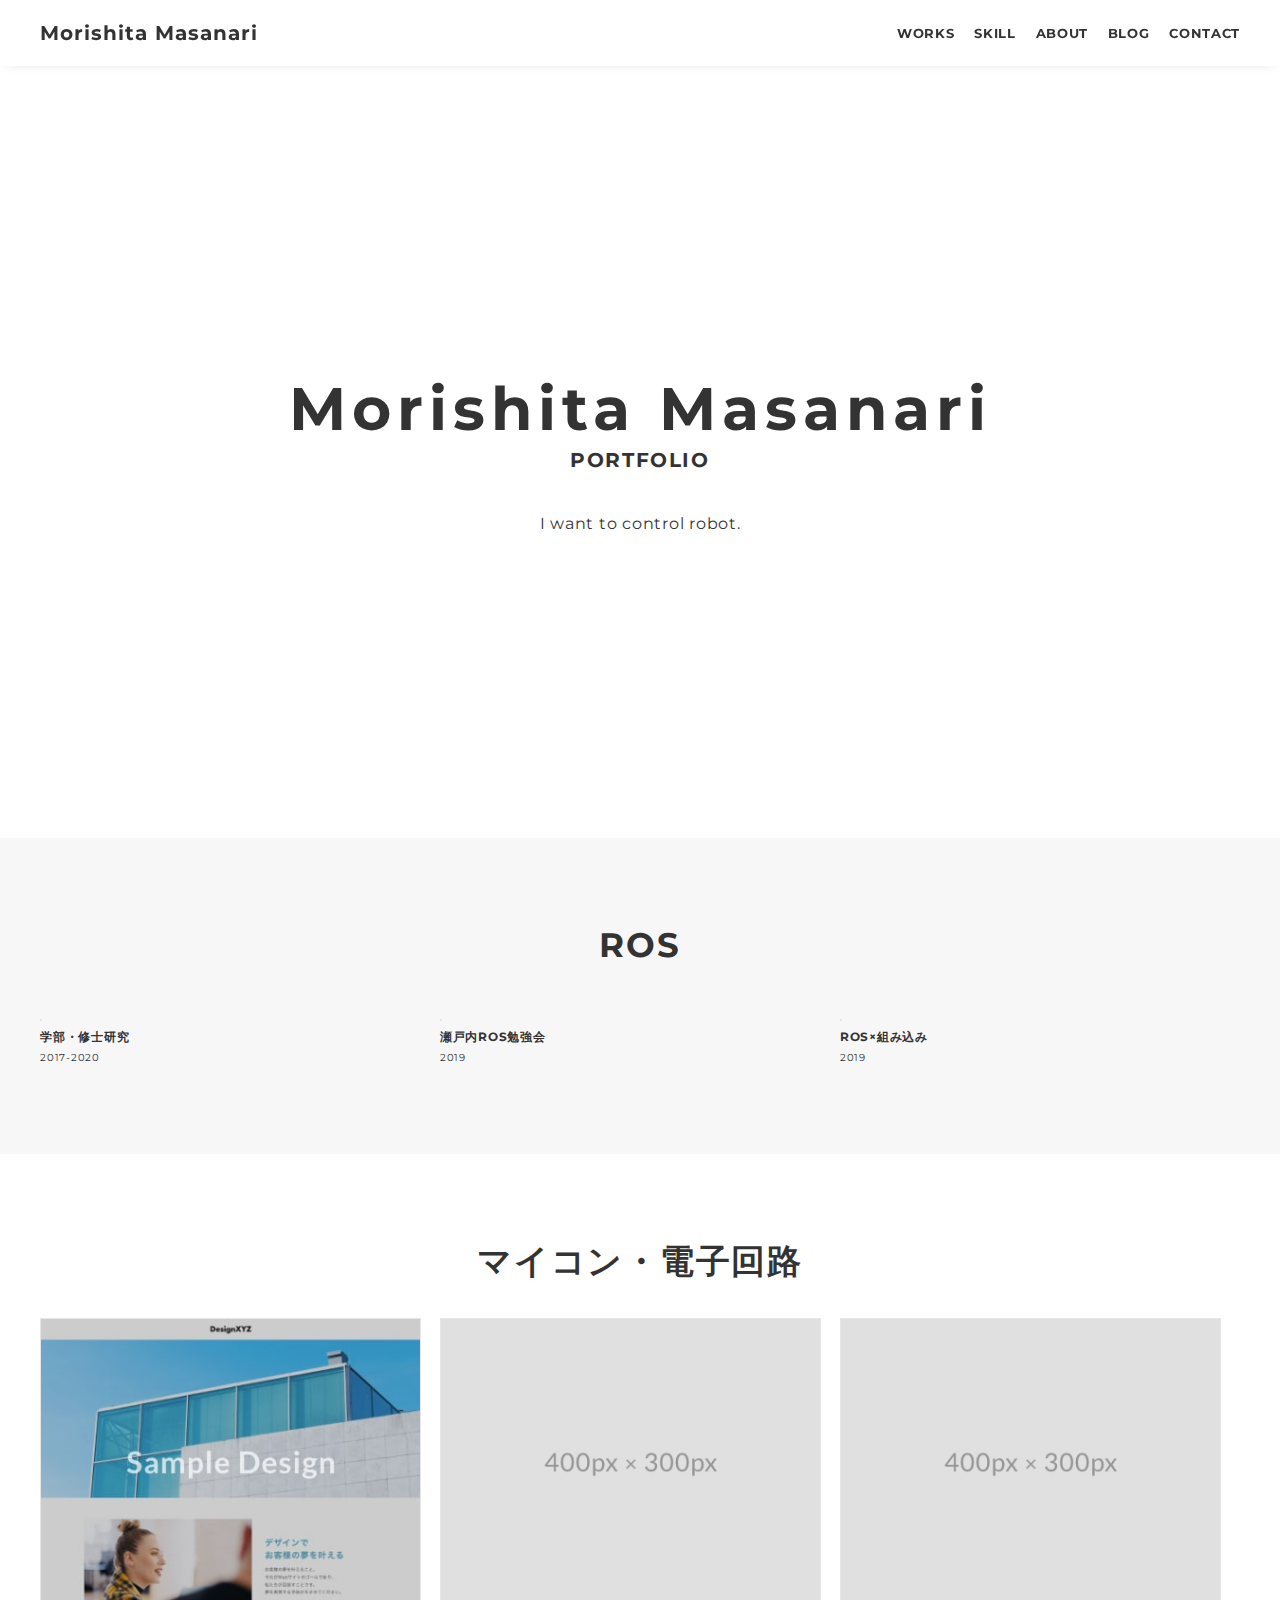
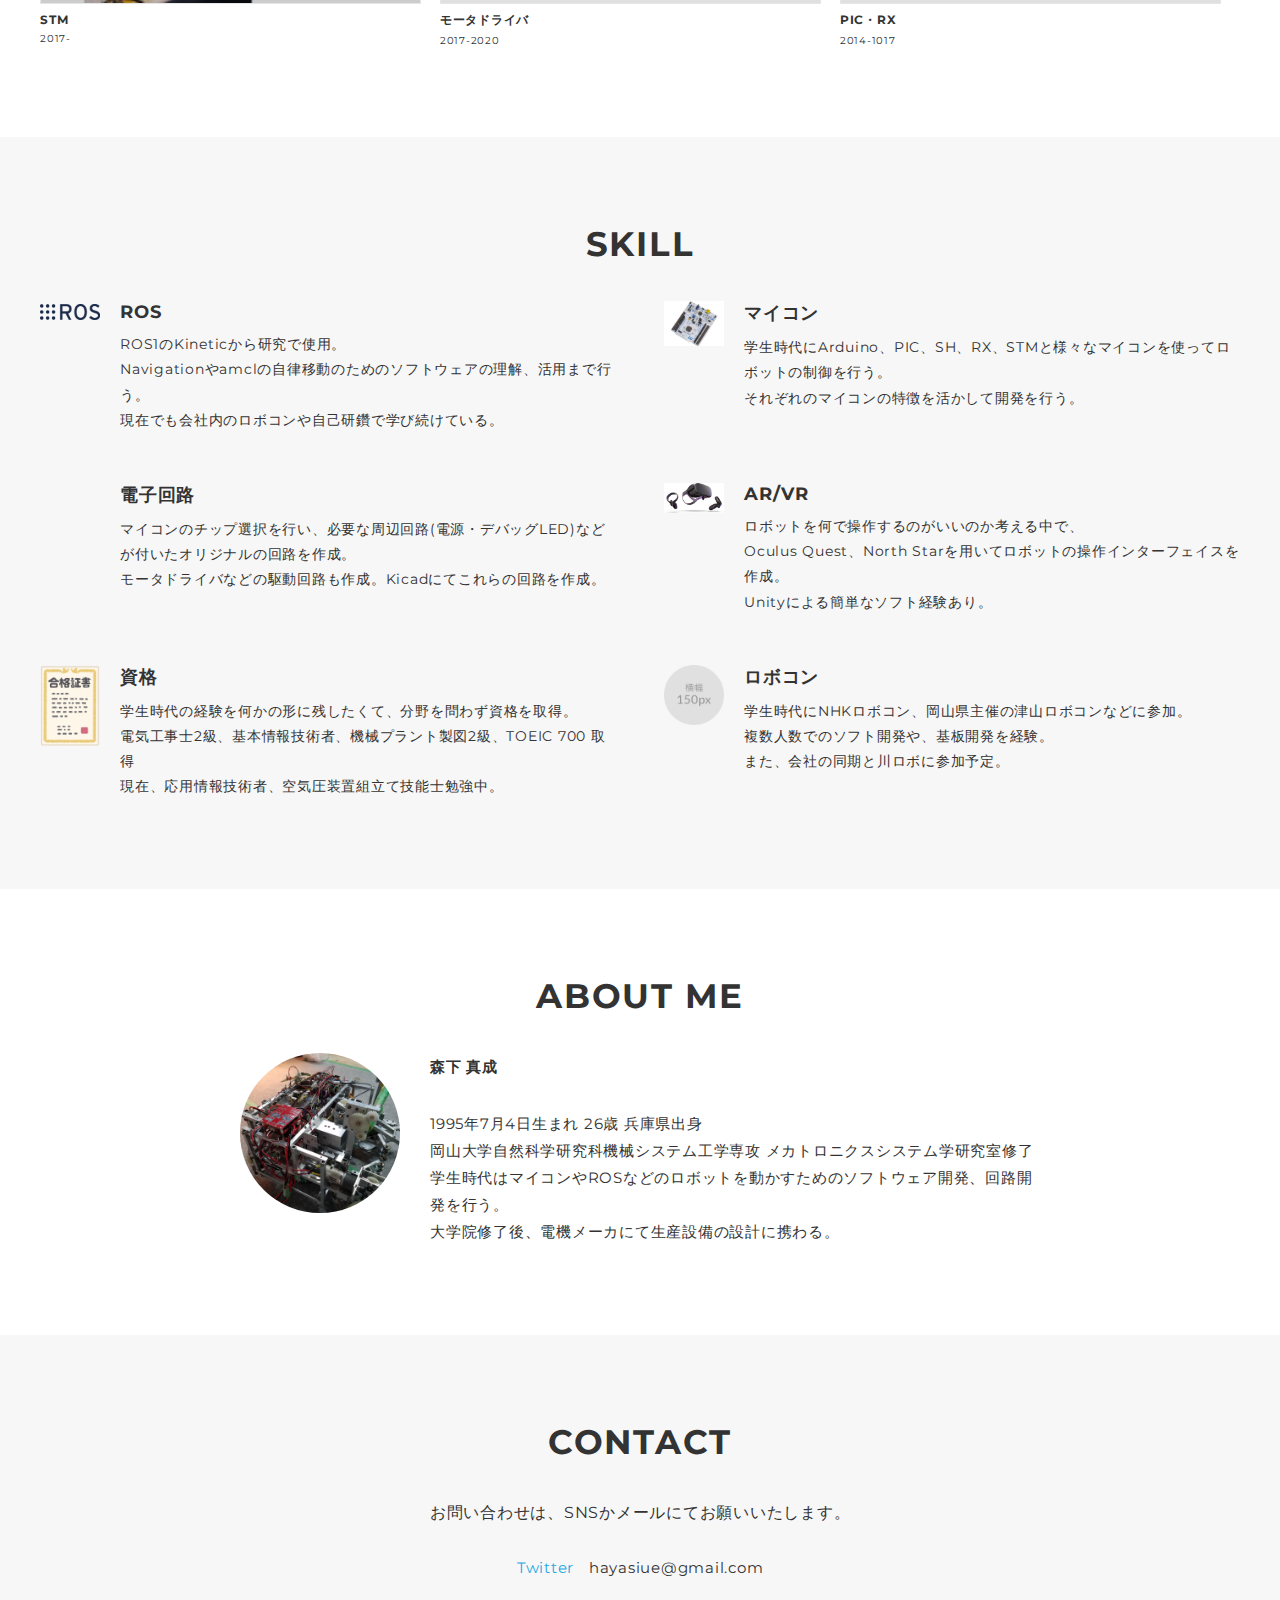
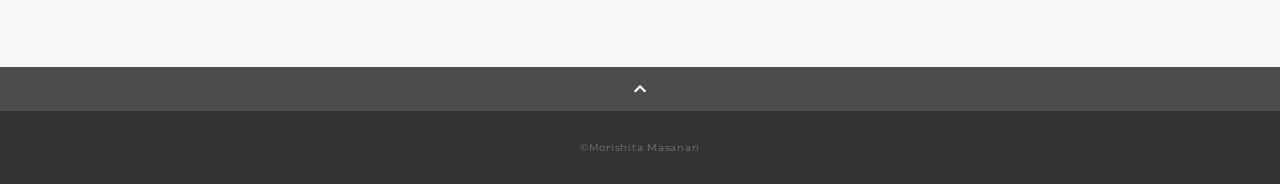
==== index.html @ faf4622d "ROSのポートフォリオ終了" ====
<!DOCTYPE html>
<html>
<head>
  <meta charset="utf-8">
  <meta name="viewport" content="width=device-width,initial-scale=1">
  <meta property='og:type' content='website'>
  <meta property='og:title' content='Morishita Masanari ポートフォリオ'>
  <meta property='og:url' content='URLが入る'>
  <meta property='og:description' content='Morishita Masanariのポートフォリオサイトです。'>
  <meta property="og:image" content="img/ogp.png">
  <meta name="description" content="Morishita Masanariのポートフォリオサイトです" />
  <title>Morishita Masanari ポートフォリオ</title>
  <link rel="preconnect" href="https://fonts.gstatic.com">
  <link href="https://fonts.googleapis.com/css2?family=Montserrat:wght@400;700&display=swap" rel="stylesheet">
  <link href="https://fonts.googleapis.com/css?family=Material+Icons+Outlined" rel="stylesheet">
  <link href="css/ress.css" media="all" rel="stylesheet" type="text/css" />
  <link href="css/style.css" media="all" rel="stylesheet" type="text/css" />
  <link rel="shortcut icon" href="img/kiban.jpg" />
  <link rel=”canonical” href=”URLが入る” />
</head>

<body>
  <div class="wrapper">

    <!-- header -->
    <header class="header ">
      <div class="container">
        <h1 class="header-logo">
          <a href=".">Morishita Masanari</a>
        </h1>
        <nav class="gnav">
          <ul class="gnav-list">
            <li class="gnav-item"><a href="#works">WORKS</a></li>
            <li class="gnav-item"><a href="#skill">SKILL</a></li>
            <li class="gnav-item"><a href="#about">ABOUT</a></li>
            <li class="gnav-item"><a href="https://mozyanari.hatenablog.com/">BLOG</a></li>
            <li class="gnav-item"><a href="#contact">CONTACT</a></li>
          </ul>
        </nav>
      </div>
    </header>
    <!-- /header -->

    <main class="content">

      <!-- mv -->
      <div class="mv">
        <div class="mv-container">
          <p class="mv-title">Morishita Masanari</p>
          <p class="mv-subtitle">PORTFOLIO</p>
          <p class="mv-text">
            <!-- ユーザーとお客様が心から満足できる<br class="sp-only">サイトをお作りいたします。<br>
            デザインとコーディングは<br class="sp-only">おまかせください。<br> -->
            I want to control robot.
          </p>
        </div>
      </div>
      <!-- /mv -->

      <!-- ROS -->
      <section class="ROS section" id="ROS">
        <div class="container">
          <h2 class="title">ROS</h2>
          <div class="works-list">
            <a class="works-item" href="ROS/ROS_kennkyuu.html">
              <div class="works-img"><img src="img/ros/kennkyuu.jpg" alt="" /></div>
              <p class="works-name">学部・修士研究</p>
              <p class="works-info">2017-2020</p>
            </a>
            <a class="works-item" href="ROS/ROS_setouchi.html">
              <div class="works-img"><img src="img/ros/setouchi.png" alt="" /></div>
              <p class="works-name">瀬戸内ROS勉強会</p>
              <p class="works-info">2019</p>
            </a>
            <a class="works-item" href="ROS/ROS_pigpio.html">
              <div class="works-img"><img src="img/ros/ros_kumikomi.jpg" alt="" /></div>
              <p class="works-name">ROS×組み込み</p>
              <p class="works-info">2019</p>
            </a>

            <!-- <a class="works-item" href="works-template.html">
              <div class="works-img"><img src="img/works-dummy-thumb.jpg" alt="" /></div>
              <p class="works-name">作品名が入る</p>
              <p class="works-info">Design</p>
            </a>
            <a class="works-item" href="works-template.html">
              <div class="works-img"><img src="img/works-dummy-thumb.jpg" alt="" /></div>
              <p class="works-name">作品名が入る</p>
              <p class="works-info">Banner Design</p>
            </a>
            <a class="works-item" href="works-template.html">
              <div class="works-img"><img src="img/works-dummy-thumb.jpg" alt="" /></div>
              <p class="works-name">作品名が入る</p>
              <p class="works-info">Banner Design</p> -->
            </a>
          </div>
        </div>
      </section>
      <!-- /works -->

      <!-- マイコン・電子回路 -->
      <section class="maikonn section" id="maikonn">
        <div class="container">
          <h2 class="title">マイコン・電子回路</h2>
          <div class="works-list">
            <a class="works-item" href="works-template.html">
              <div class="works-img"><img src="img/works-sample-thumb.jpg" alt="" /></div>
              <p class="works-name">STM</p>
              <p class="works-info">2017-</p>
            </a>
            <a class="works-item" href="works-template.html">
              <div class="works-img"><img src="img/works-dummy-thumb.jpg" alt="" /></div>
              <p class="works-name">モータドライバ</p>
              <p class="works-info">2017-2020</p>
            </a>
            <a class="works-item" href="works-template.html">
              <div class="works-img"><img src="img/works-dummy-thumb.jpg" alt="" /></div>
              <p class="works-name">PIC・RX</p>
              <p class="works-info">2014-1017</p>
            </a>
          </div>
        </div>
      </section>
      <!-- /works -->

      <!-- skill -->
      <section class="skill section" id="skill">
        <div class="container">
          <h2 class="title">SKILL</h2>
          <div class="skill-list">

            <div class="skill-item">
              <p class="skill-img"><img src="img/ROS.png" alt=""></p>
              <div class="skill-body">
                <h3 class="skill-name">ROS</h3>
                <p class="skill-text">
                  ROS1のKineticから研究で使用。<br>
                  Navigationやamclの自律移動のためのソフトウェアの理解、活用まで行う。<br>
                  現在でも会社内のロボコンや自己研鑽で学び続けている。
                </p>
              </div>
            </div>
            <div class="skill-item">
              <p class="skill-img"><img src="img/STM.jpg" alt=""></p>
              <div class="skill-body">
                <h3 class="skill-name">マイコン</h3>
                <p class="skill-text">
                  学生時代にArduino、PIC、SH、RX、STMと様々なマイコンを使ってロボットの制御を行う。<br>
                  それぞれのマイコンの特徴を活かして開発を行う。
                </p>
              </div>
            </div>
            <div class="skill-item">
              <p class="skill-img"><img src="img/kiban.jpg" alt=""></p>
              <div class="skill-body">
                <h3 class="skill-name">電子回路</h3>
                <p class="skill-text">
                  マイコンのチップ選択を行い、必要な周辺回路(電源・デバッグLED)などが付いたオリジナルの回路を作成。<br>
                  モータドライバなどの駆動回路も作成。Kicadにてこれらの回路を作成。
                </p>
              </div>
            </div>
            <div class="skill-item">
              <p class="skill-img"><img src="img/vr.jpg" alt=""></p>
              <div class="skill-body">
                <h3 class="skill-name">AR/VR</h3>
                <p class="skill-text">
                    ロボットを何で操作するのがいいのか考える中で、<br>
                    Oculus Quest、North Starを用いてロボットの操作インターフェイスを作成。<br>
                    Unityによる簡単なソフト経験あり。
                </p>
              </div>
            </div>
            <div class="skill-item">
              <p class="skill-img"><img src="img/sikaku.png" alt=""></p>
              <div class="skill-body">
                <h3 class="skill-name">資格</h3>
                <p class="skill-text">
                    学生時代の経験を何かの形に残したくて、分野を問わず資格を取得。<br>
                    電気工事士2級、基本情報技術者、機械プラント製図2級、TOEIC 700 取得<br>
                    現在、応用情報技術者、空気圧装置組立て技能士勉強中。
                </p>
              </div>
            </div>
            <div class="skill-item">
              <p class="skill-img"><img src="img/icon_skill.png" alt=""></p>
              <div class="skill-body">
                <h3 class="skill-name">ロボコン</h3>
                <p class="skill-text">
                  学生時代にNHKロボコン、岡山県主催の津山ロボコンなどに参加。<br>
                  複数人数でのソフト開発や、基板開発を経験。<br>
                  また、会社の同期と川ロボに参加予定。
                </p>
              </div>
            </div>
          </div>
        </div>
      </section>
      <!-- /skill -->

      <!-- about -->
      <section class="about section" id="about">
        <div class="container">
          <h2 class="title">ABOUT ME</h2>
          <div class="profile">
            <p class="profile-img">
              <img src="img/robot.jpg" alt="" width="300" height="300">
            </p>
            <div class="profile-body">
              <p>
                <b>森下 真成</b>
              </p>
              <p>
                1995年7月4日生まれ 26歳 兵庫県出身 <br>
                岡山大学自然科学研究科機械システム工学専攻 メカトロニクスシステム学研究室修了<br>
                学生時代はマイコンやROSなどのロボットを動かすためのソフトウェア開発、回路開発を行う。<br>
                大学院修了後、電機メーカにて生産設備の設計に携わる。
              </p>
            </div>
          </div>
        </div>
      </section>
      <!-- /about -->

      <!-- contact -->
      <section class="contact section" id="contact">
        <div class="container">
          <h2 class="title">CONTACT</h2>
          <p class="lead">
            お問い合わせは、<br class="sp-only">SNSかメールにてお願いいたします。
          </p>
          <div class="contact-list">
            <a class="contact-item" href="https://twitter.com/mozyanari_tech" target="_blank" rel="noopener">Twitter</a>
            <span class="contact-item">hayasiue@gmail.com</span>
          </div>
        </div>
      </section>
      <!-- /contact -->
      <div class="page-top" id="js-page-top">
        <span class="material-icons-outlined">expand_less</span>
      </div>
    </main>

    <!-- footer -->
    <footer class="footer">
      <div class="copyright">&copy;Morishita Masanari</div>
    </footer>
    <!-- /footer -->

  </div>
  <script src="https://ajax.googleapis.com/ajax/libs/jquery/3.6.0/jquery.min.js"></script>
  <script type='text/javascript' src="js/script.js"></script>
</body>
</html>
---- css/ress.css ----
/*!
 * ress.css • v3.0.1
 * MIT License
 * github.com/filipelinhares/ress
 */

/* # =================================================================
   # Global selectors
   # ================================================================= */

html {
  box-sizing: border-box;
  word-break: normal;
  -moz-tab-size: 4;
  tab-size: 4;

  -webkit-text-size-adjust: 100%; /* Prevent adjustments of font size after orientation changes in iOS */
}

*,
::before,
::after {
  box-sizing: inherit;
  background-repeat: no-repeat; /* Set `background-repeat: no-repeat` to all elements and pseudo elements */
}

::before,
::after {
  vertical-align: inherit;
  text-decoration: inherit; /* Inherit text-decoration and vertical align to ::before and ::after pseudo elements */
}

* {
  margin: 0;
  padding: 0; /* Reset `padding` and `margin` of all elements */
}

/* # =================================================================
   # General elements
   # ================================================================= */

hr {
  overflow: visible; /* Show the overflow in Edge and IE */
  height: 0; /* Add the correct box sizing in Firefox */
}

details,
main {
  display: block; /* Render the `main` element consistently in IE. */
}

summary {
  display: list-item; /* Add the correct display in all browsers */
}

small {
  font-size: 80%; /* Set font-size to 80% in `small` elements */
}

[hidden] {
  display: none; /* Add the correct display in IE */
}

abbr[title] {
  /* Add the correct text decoration in Chrome, Edge, IE, Opera, and Safari */
  text-decoration: underline;
  text-decoration: underline dotted;
  border-bottom: none; /* Remove the bottom border in Chrome 57 */
}

a {
  background-color: transparent; /* Remove the gray background on active links in IE 10 */
}

a:active,
a:hover {
  outline-width: 0; /* Remove the outline when hovering in all browsers */
}

code,
kbd,
pre,
samp {
  font-family: monospace, monospace; /* Specify the font family of code elements */
}

pre {
  font-size: 1em; /* Correct the odd `em` font sizing in all browsers */
}

b,
strong {
  font-weight: bolder; /* Add the correct font weight in Chrome, Edge, and Safari */
}

/* https://gist.github.com/unruthless/413930 */
sub,
sup {
  position: relative;
  font-size: 75%;
  line-height: 0;
  vertical-align: baseline;
}

sub {
  bottom: -.25em;
}

sup {
  top: -.5em;
}

/* # =================================================================
   # Forms
   # ================================================================= */

input {
  border-radius: 0;
}

/* Replace pointer cursor in disabled elements */
[disabled] {
  cursor: default;
}

[type="number"]::-webkit-container-spin-button,
[type="number"]::-webkit-outer-spin-button {
  height: auto; /* Correct the cursor style of increment and decrement buttons in Chrome */
}

[type="search"] {
  outline-offset: -2px; /* Correct the outline style in Safari */

  -webkit-appearance: textfield; /* Correct the odd appearance in Chrome and Safari */
}

[type="search"]::-webkit-search-decoration {
  -webkit-appearance: none; /* Remove the container padding in Chrome and Safari on macOS */
}

textarea {
  overflow: auto; /* Internet Explorer 11+ */
  resize: vertical; /* Specify textarea resizability */
}

button,
input,
optgroup,
select,
textarea {
  font: inherit; /* Specify font inheritance of form elements */
}

optgroup {
  font-weight: bold; /* Restore the font weight unset by the previous rule */
}

button {
  overflow: visible; /* Address `overflow` set to `hidden` in IE 8/9/10/11 */
}

button,
select {
  text-transform: none; /* Firefox 40+, Internet Explorer 11- */
}

/* Apply cursor pointer to button elements */
button,
[type="button"],
[type="reset"],
[type="submit"],
[role="button"] {
  cursor: pointer;
  color: inherit;
}

/* Remove container padding and border in Firefox 4+ */
button::-moz-focus-container,
[type="button"]::-moz-focus-container,
[type="reset"]::-moz-focus-container,
[type="submit"]::-moz-focus-container {
  padding: 0;
  border-style: none;
}

/* Replace focus style removed in the border reset above */
button:-moz-focusring,
[type="button"]::-moz-focus-container,
[type="reset"]::-moz-focus-container,
[type="submit"]::-moz-focus-container {
  outline: 1px dotted ButtonText;
}

button,
html [type="button"],
/* Prevent a WebKit bug where (2) destroys native `audio` and `video`controls in Android 4 */
[type="reset"],
[type="submit"] {
  -webkit-appearance: button; /* Correct the inability to style clickable types in iOS */
}

/* Remove the default button styling in all browsers */
button,
input,
select,
textarea {
  border-style: none;
  background-color: transparent;
}

/* Style select like a standard input */
select {
  -webkit-appearance: none; /* Chrome 41+ */
  -moz-appearance: none; /* Firefox 36+ */
}

select::-ms-expand {
  display: none; /* Internet Explorer 11+ */
}

select::-ms-value {
  color: currentColor; /* Internet Explorer 11+ */
}

legend {
  display: table; /* Correct the text wrapping in Edge and IE */
  max-width: 100%; /* Correct the text wrapping in Edge and IE */
  max-width: 100%; /* Correct the text wrapping in Edge 18- and IE */
  white-space: normal; /* Correct the text wrapping in Edge and IE */
  color: inherit; /* Correct the color inheritance from `fieldset` elements in IE */
  border: 0; /* Correct `color` not being inherited in IE 8/9/10/11 */
}

::-webkit-file-upload-button {
  font: inherit; /* Change font properties to `inherit` in Chrome and Safari */
  color: inherit;
  /* Correct the inability to style clickable types in iOS and Safari */

  -webkit-appearance: button;
}

/* # =================================================================
   # Specify media element style
   # ================================================================= */

img {
  border-style: none; /* Remove border when inside `a` element in IE 8/9/10 */
}

/* Add the correct vertical alignment in Chrome, Firefox, and Opera */
progress {
  vertical-align: baseline;
}

/* # =================================================================
   # Accessibility
   # ================================================================= */

/* Hide content from screens but not screenreaders */
@media screen {
  [hidden~="screen"] {
    display: inherit;
  }
  [hidden~="screen"]:not(:active):not(:focus):not(:target) {
    position: absolute !important;
    clip: rect(0 0 0 0) !important;
  }
}

/* Specify the progress cursor of updating elements */
[aria-busy="true"] {
  cursor: progress;
}

/* Specify the pointer cursor of trigger elements */
[aria-controls] {
  cursor: pointer;
}

/* Specify the unstyled cursor of disabled, not-editable, or otherwise inoperable elements */
[aria-disabled] {
  cursor: default;
}
---- css/style.css ----
body {
  font-family: "Montserrat","Helvetica Neue",Arial,"Hiragino Kaku Gothic ProN","Hiragino Sans",Meiryo,sans-serif;
  font-size: 15px;
  letter-spacing: .05em;
  color: #333;
}

a {
  transition: opacity .3s;
  text-decoration: none;
  color: #1ca9e3;
}

img {
  max-width: 100%;
  height: auto;
  vertical-align: bottom;
  border-style: none;
}



.pc-only {
  display: block;
}

.sp-only {
  display: none;
}

/*--------------------------------
 レイアウト
---------------------------------*/
.wrapper {
  padding-top: 73px;
}

.section {
  padding: 90px 0;
}

.section:nth-of-type(odd) {
  background-color: #f7f7f7;
}

.container {
  max-width: 1340px;
  margin: 0 auto;
  padding: 0 40px;
}

/*--------------------------------
 見出し
---------------------------------*/
.title {
  font-size: 34px;
  font-weight: bold;
  line-height: 1;
  margin-bottom: 40px;
  text-align: center;
  letter-spacing: .05em;
  color: #333;
}

.lead {
  font-size: 16px;
  line-height: 1.8;
  margin-bottom: 30px;
}

/*--------------------------------
ヘッダー
---------------------------------*/
.header {
  position: fixed;
  top: 0;
  z-index: 1;
  width: 100%;
  background-color: #fff;
  box-shadow: 0 5px 10px -6px rgba(0,0,0,.1);
}

.header .container {
  display: flex;
  align-items: center;
  justify-content: space-between;
  padding: 20px 40px;
}

.header-logo {
  font-size: 20px;
  font-weight: bold;
  line-height: 1.2;
  margin-right: 20px;
  letter-spacing: .05em;
}

.header-logo a {
  color: #333;
}

.gnav-list {
  display: flex;
  justify-content: space-between;
  list-style: none;
}

.gnav-item:not(:last-child) {
  margin-right: 20px;
}

.gnav-item a {
  position: relative;
  font-size: 13px;
  font-weight: bold;
  display: inline-block;
  padding: 5px 0;
  transition: .3s;
  letter-spacing: .05em;
  color: #333;
}
.gnav-item a:after {
  position: absolute;
  bottom: 0;
  left: 50%;
  width: 0;
  height: 3px;
  content: "";
  transition: .3s;
  -webkit-transform: translateX(-50%);
  transform: translateX(-50%);
  background-color: #333;
}

.gnav-item a:hover:after {
  width: 100%;
}

/*--------------------------------
 メインビジュアル
---------------------------------*/
.mv {
  display: flex;
  align-items: center;
  justify-content: center;
  height: 85vh;
  text-align: center;
}

.mv-container {
  padding: 0 40px;
}

.mv-title {
  font-size: 60px;
  font-weight: bold;
  line-height: 1.2;
  margin-bottom: 5px;
  letter-spacing: .1em;
}
.mv-subtitle {
  font-size: 20px;
  font-weight: bold;
  line-height: 1;
  margin-bottom: 40px;
  letter-spacing: .08em;
}

.mv-text {
  font-size: 16px;
  line-height: 1.8;
}

/*--------------------------------
 Works
---------------------------------*/
.works-list {
  display: flex;
  flex-wrap: wrap;
  margin-bottom: -40px;
}

.works-item {
  width: 31.74603%;
  margin-right: 1.58730%;
  margin-bottom: 40px;
  color: #333;
}

.works-item:hover {
  opacity: .9;
}

.works-item:nth-of-type(3n) {
  margin-right: 0;
}

.works-img img {
  border: 1px solid #e6e6e6;
}

.works-name {
  font-size: 12px;
  font-weight: bold;
  margin-top: 8px;
}

.works-info {
  font-size: 10px;
  margin-top: 5px;
}

/*--------------------------------
 Skill
---------------------------------*/
.skill-list {
  display: flex;
  flex-wrap: wrap;
  justify-content: space-between;
  margin-bottom: -50px;
}

.skill-item {
  display: flex;
  align-items: flex-start;
  justify-content: space-between;
  width: 48%;
  margin-bottom: 50px;
}

.skill-img {
  width: 60px;
  height: auto;
  margin-right: 20px;
}

.skill-body {
  flex: 1;
}

.skill-name {
  margin-bottom: 10px;
}

.skill-text {
  font-size: 14px;
  line-height: 1.8;
}

/*--------------------------------
 About
---------------------------------*/
.profile {
  display: flex;
  flex-wrap: wrap;
  max-width: 800px;
  margin: 0 auto;
}
.profile-img {
  width: 20%;
  margin-right: 30px;
  border-radius: 50%;
}
.profile-img img {
  border-radius: 50%;
}
.profile-body {
  flex: 1;
}

.profile-body p {
  font-size: 15px;
  line-height: 1.8;
}

.profile-body p:not(:last-child) {
  margin-bottom: 30px;
}

/*--------------------------------
 Contact
---------------------------------*/
.contact {
  text-align: center;
}

.contact-item:not(:last-child) {
  margin-right: 10px;
}

.contact-text {
  margin-top: 10px;
}
/*--------------------------------
 ページトップ
---------------------------------*/
.page-top {
  font-weight: bold;
  padding: 10px;
  cursor: pointer;
  text-align: center;
  background-color: #4c4c4c;
}

.page-top .material-icons-outlined {
  vertical-align: bottom;
  color: #fff;
}

/*--------------------------------
 フッター
---------------------------------*/
.footer {
  padding: 30px;
  background-color: #333;
}

.copyright {
  font-size: 10px;
  text-align: center;
  color: #797979;
}

/*--------------------------------
 下層：Worksページ
---------------------------------*/
.article {
  padding: 80px 0;
}

.article-container {
  max-width: 1040px;
  margin: 0 auto;
  padding: 0 20px;
}

.article-title {
  margin-bottom: 30px;
  text-align: center;
}

.article-body {
  max-width: 720px;
  margin: 0 auto;
  margin-bottom: 80px;
}

.article-body h3 {
  position: relative;
  font-size: 18px;
  margin-bottom: 5px;
  padding-left: 1em;
}

.article-body h3:not(:first-child) {
  margin-top: 50px;
}

.article-body h3::before {
  position: absolute;
  top: 0;
  left: 0;
  width: 4px;
  height: 100%;
  content: "";
  border-radius: 3px;
  background-color: #333;
}

.article-body p {
  font-size: 15px;
  line-height: 1.8;
  margin-bottom: 30px;
}

.home-link {
  text-align: center;
}

/*media Queries 767
----------------------------------------------------*/
@media screen and (max-width: 767px) {
  body {
    font-size: 14px;
  }

  .pc-only {
    display: none;
  }

  .sp-only {
    display: block;
  }

  /* 見出し */
  .title {
    font-size: 26px;
    margin-bottom: 20px;
  }

  .lead {
    font-size: 14px;
    line-height: 1.7;
    margin-bottom: 20px;
  }

  /* レイアウト */
  .wrapper {
    padding-top: 57px;
  }

  .section {
    padding: 60px 0;
  }

  .container {
    padding: 0 20px;
  }

  /* ヘッダー */
  .header .container {
    padding: 15px;
  }

  .header-logo {
    font-size: 15px;
    margin-right: 15px;
  }

  .gnav-item:not(:last-child) {
    margin-right: 10px;
  }

  .gnav-item a {
    font-size: 10px;
  }

  .gnav-item a:after {
    display: none;
  }

  /*  メインビジュアル */
  .mv {
    height: 75vh;
  }

  .mv-container {
    padding: 0 20px;
  }

  .mv-title {
    font-size: 30px;
  }
  .mv-subtitle {
    font-size: 16px;
    margin-bottom: 20px;
  }

  .mv-text {
    font-size: 14px;
    line-height: 1.7;
  }

  /* Works */
  .works-name {
    font-size: 12px;
  }

  .works-info {
    margin-top: 3px;
  }

  .works-list {
    justify-content: space-between;
  }

  .works-item {
    flex: 0 0 48%;
    margin-right: 0;
    margin-bottom: 30px;
  }

  /* Skill */
  .skill-list {
    display: block;
    margin-bottom: 0;
  }

  .skill-item {
    width: 100%;
    margin-bottom: 35px;
  }

  .skill-item:last-child {
    margin-bottom: 0;
  }

  .skill-name {
    margin-bottom: 5px;
  }

  .skill-text {
    font-size: 13px;
    line-height: 1.7;
  }

  /* About */
  .profile {
    display: block;
  }
  .profile-img {
    width: 150px;
    margin: 0 auto;
    margin-bottom: 25px;
  }

  .profile-body p {
    font-size: 14px;
    line-height: 1.7;
  }

  .profile-body p:not(:last-child) {
    margin-bottom: 20px;
  }

  /* フッター */
  .footer {
    padding: 20px;
  }

  /* 下層ページ */
  .article {
    padding: 50px 0;
  }

  .article-body h3 {
    font-size: 16px;
    padding-left: .8em;
  }

  .article-body h3:not(:first-child) {
    margin-top: 30px;
  }

  .article-body p {
    font-size: 14px;
    line-height: 1.7;
    margin-bottom: 20px;
  }
}
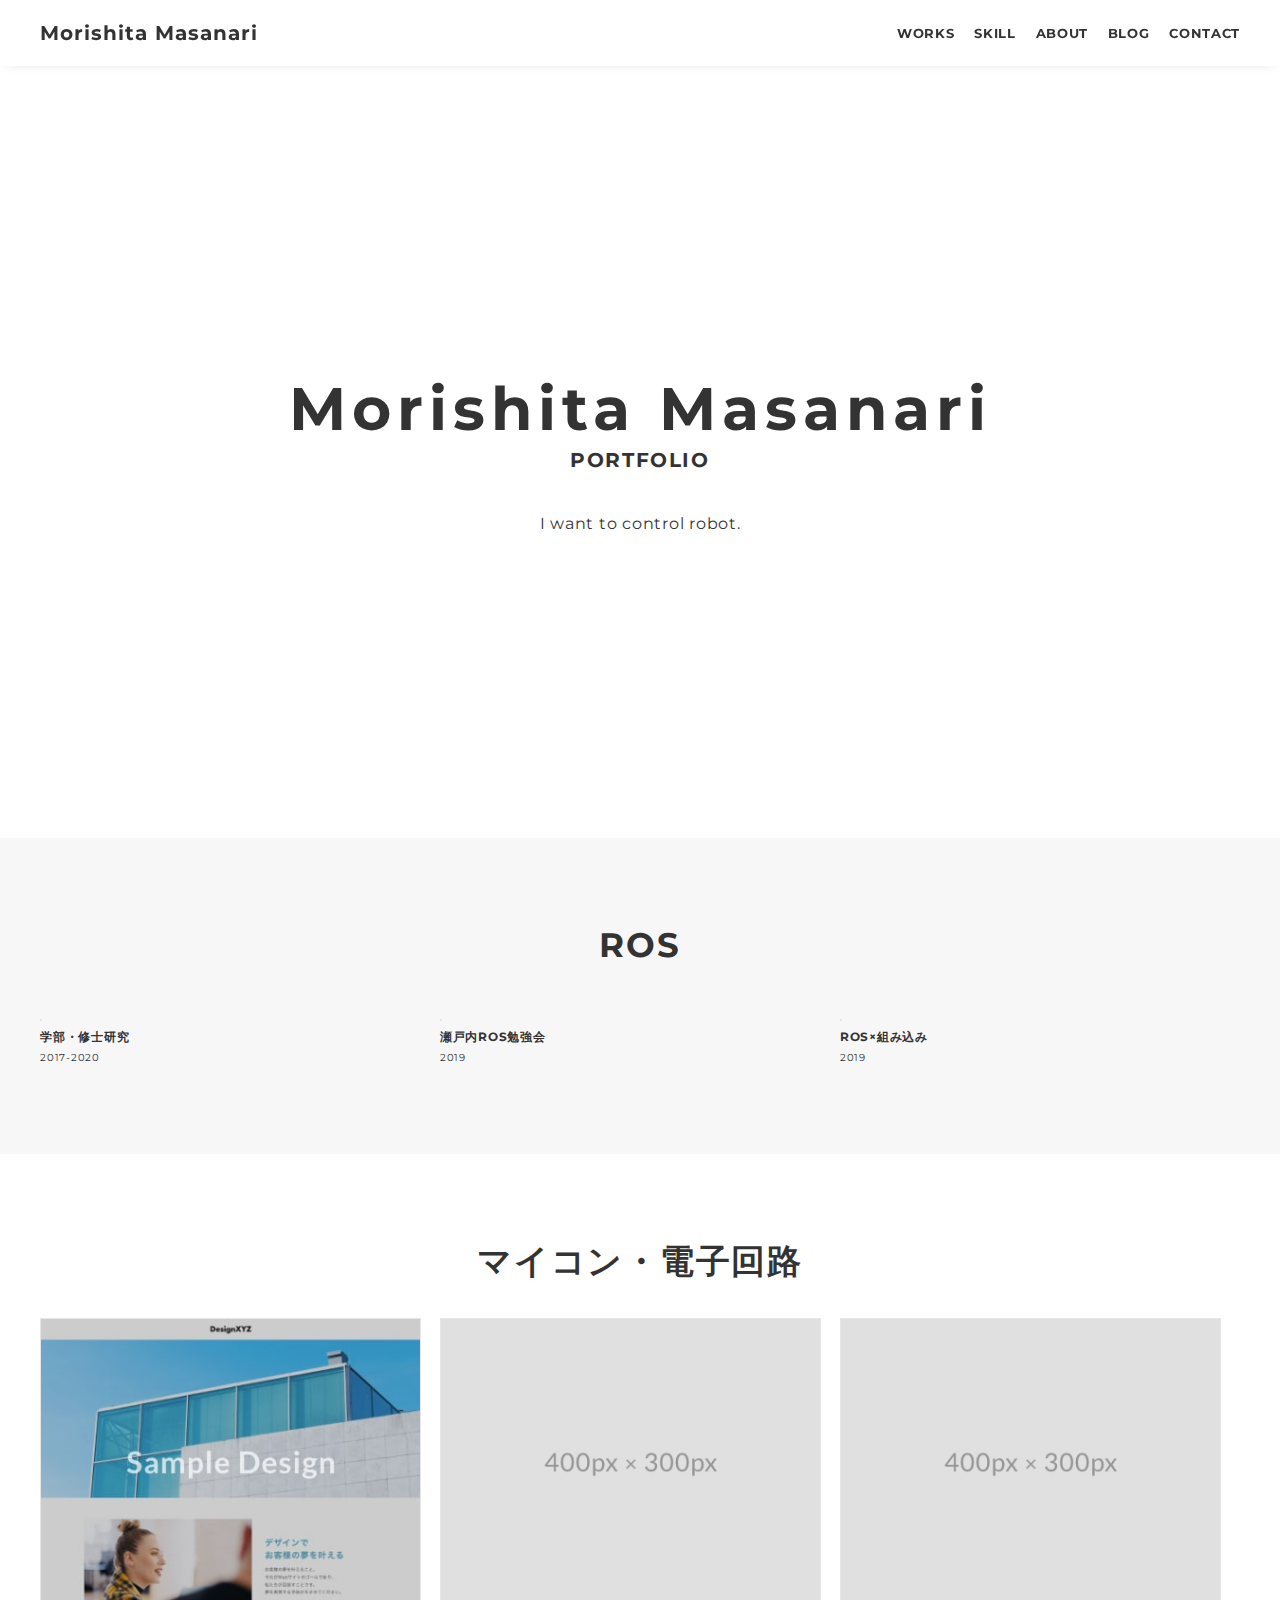
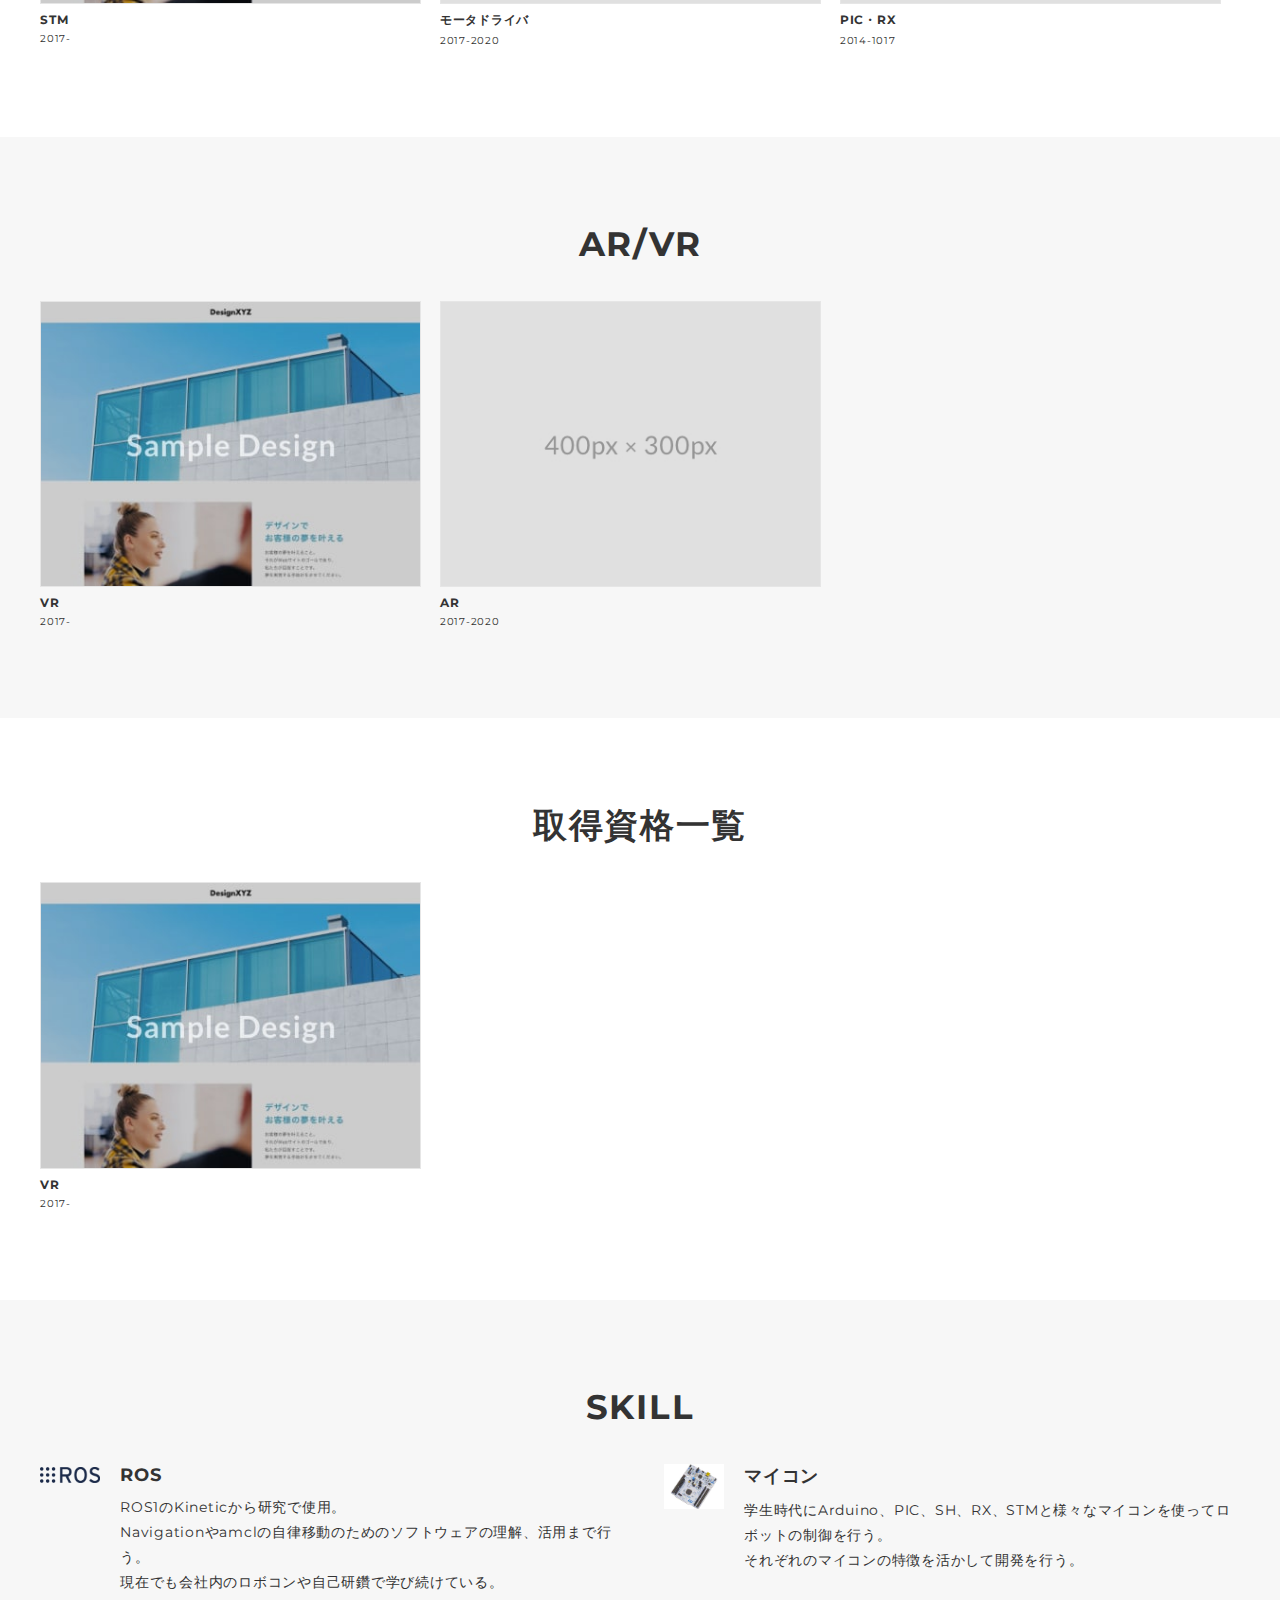
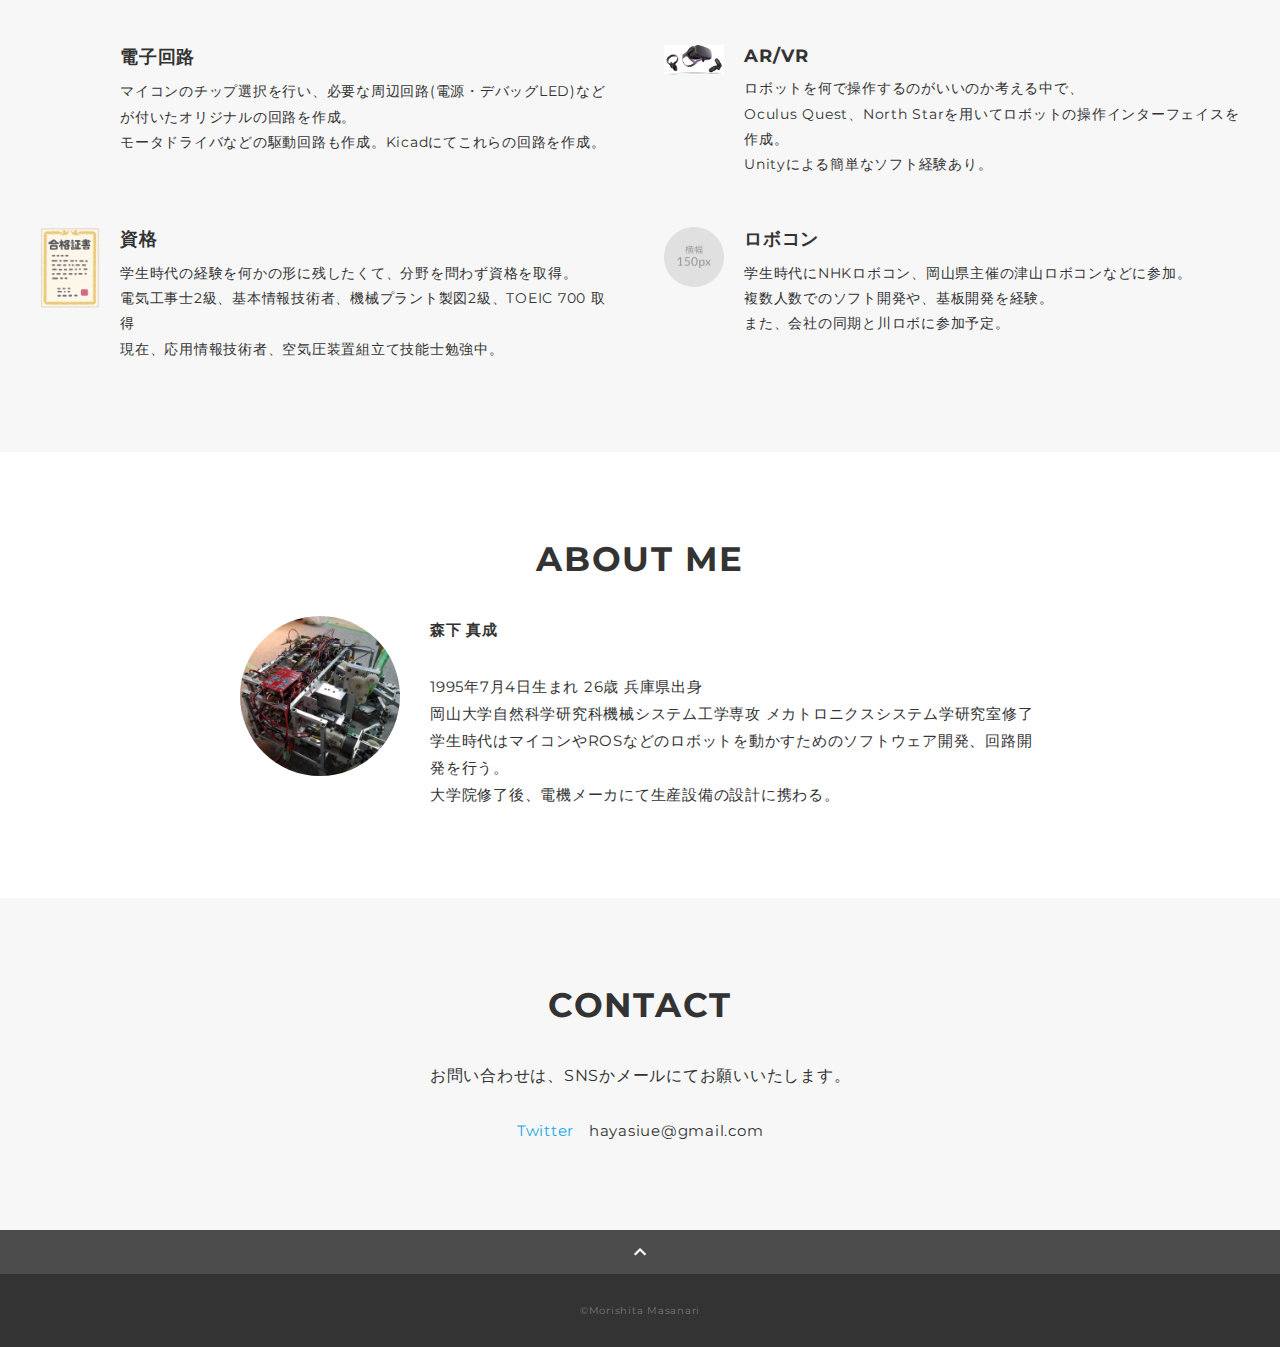
==== commit bb3350bc: "全体概要作成" ====
--- a/index.html
+++ b/index.html
@@ -91,8 +91,9 @@
             <a class="works-item" href="works-template.html">
               <div class="works-img"><img src="img/works-dummy-thumb.jpg" alt="" /></div>
               <p class="works-name">作品名が入る</p>
-              <p class="works-info">Banner Design</p> -->
-            </a>
+              <p class="works-info">Banner Design</p>
+            </a> -->
+
           </div>
         </div>
       </section>
@@ -121,7 +122,42 @@
           </div>
         </div>
       </section>
-      <!-- /works -->
+      <!-- /マイコン・電子回路 -->
+
+      <!-- AR/VR -->
+      <section class="ar_vr section" id="ar_vr">
+        <div class="container">
+          <h2 class="title">AR/VR</h2>
+          <div class="works-list">
+            <a class="works-item" href="works-template.html">
+              <div class="works-img"><img src="img/works-sample-thumb.jpg" alt="" /></div>
+              <p class="works-name">VR</p>
+              <p class="works-info">2017-</p>
+            </a>
+            <a class="works-item" href="works-template.html">
+              <div class="works-img"><img src="img/works-dummy-thumb.jpg" alt="" /></div>
+              <p class="works-name">AR</p>
+              <p class="works-info">2017-2020</p>
+            </a>
+          </div>
+        </div>
+      </section>
+      <!-- /AR/VR -->
+
+      <!-- 資格-->
+      <section class="ar_vr section" id="ar_vr">
+        <div class="container">
+          <h2 class="title">取得資格一覧</h2>
+          <div class="works-list">
+            <a class="works-item" href="works-template.html">
+              <div class="works-img"><img src="img/works-sample-thumb.jpg" alt="" /></div>
+              <p class="works-name">VR</p>
+              <p class="works-info">2017-</p>
+            </a>
+          </div>
+        </div>
+      </section>
+      <!-- /資格 -->
 
       <!-- skill -->
       <section class="skill section" id="skill">
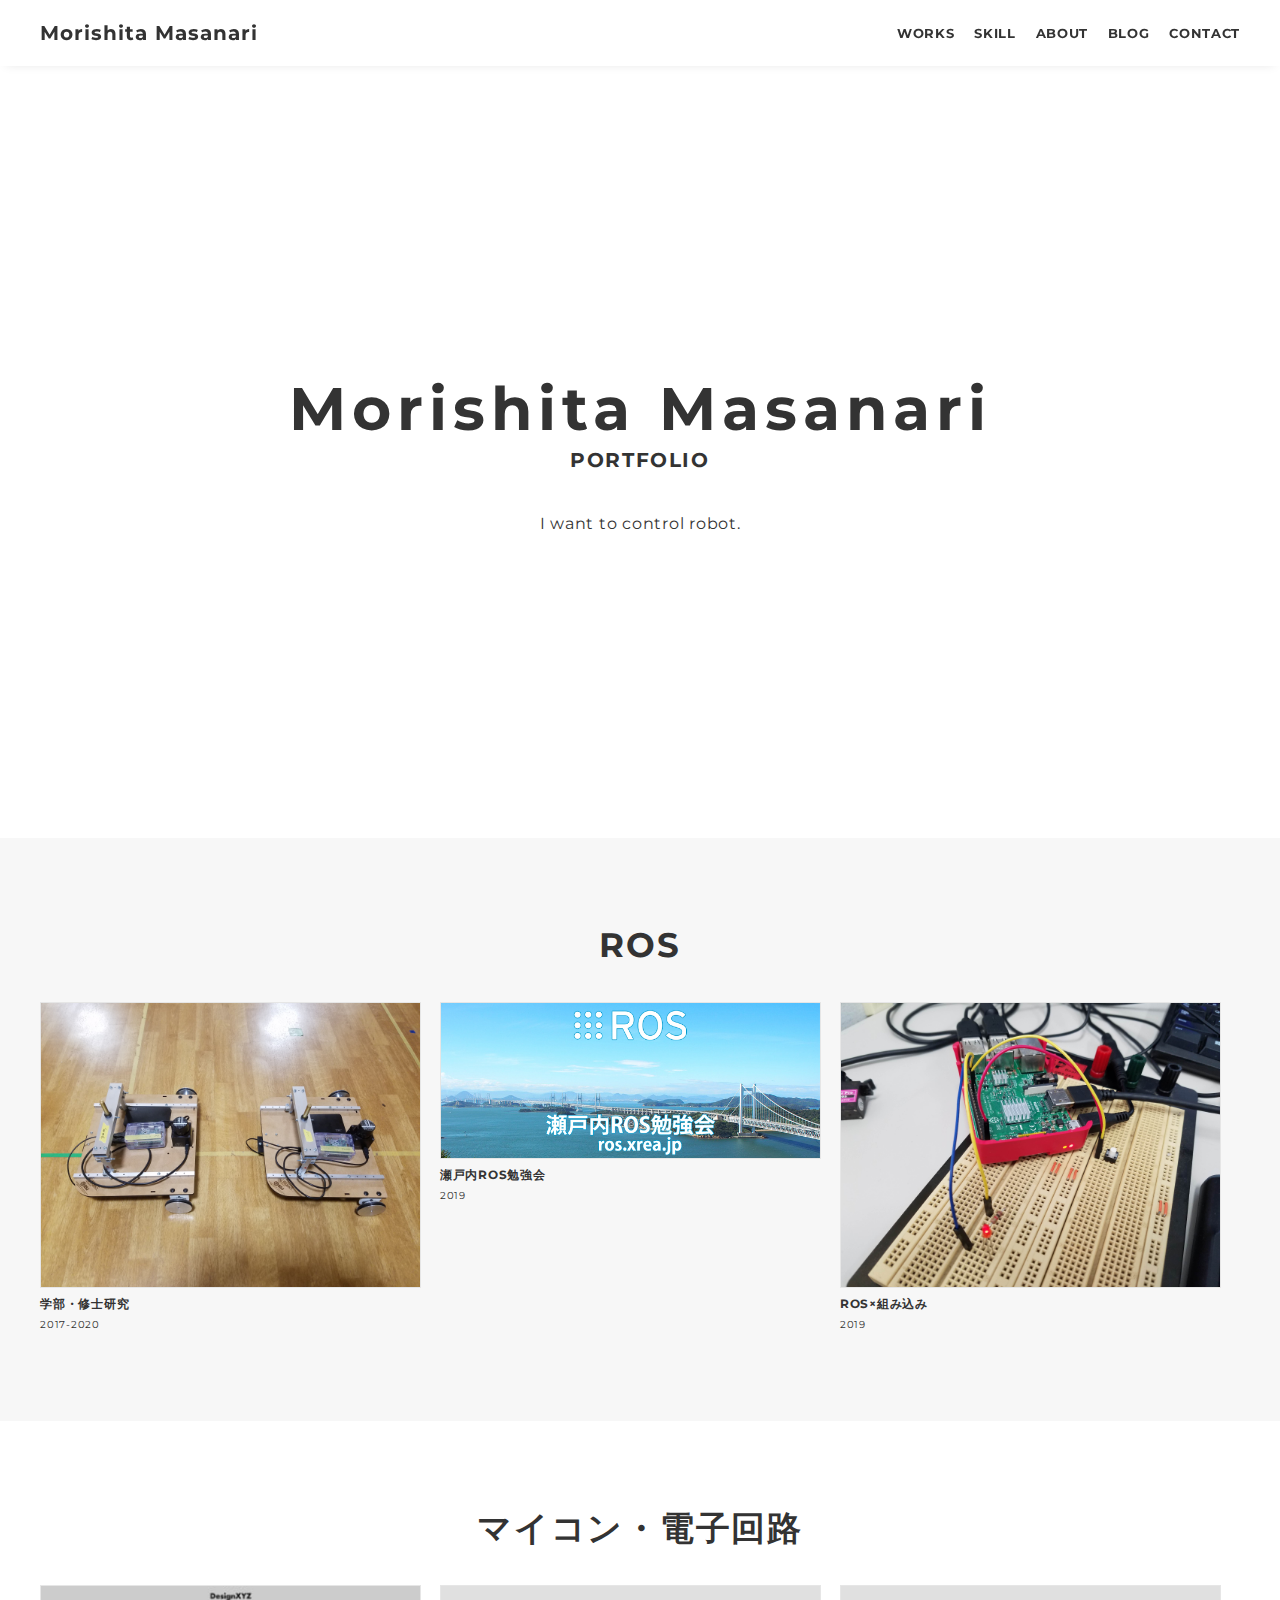
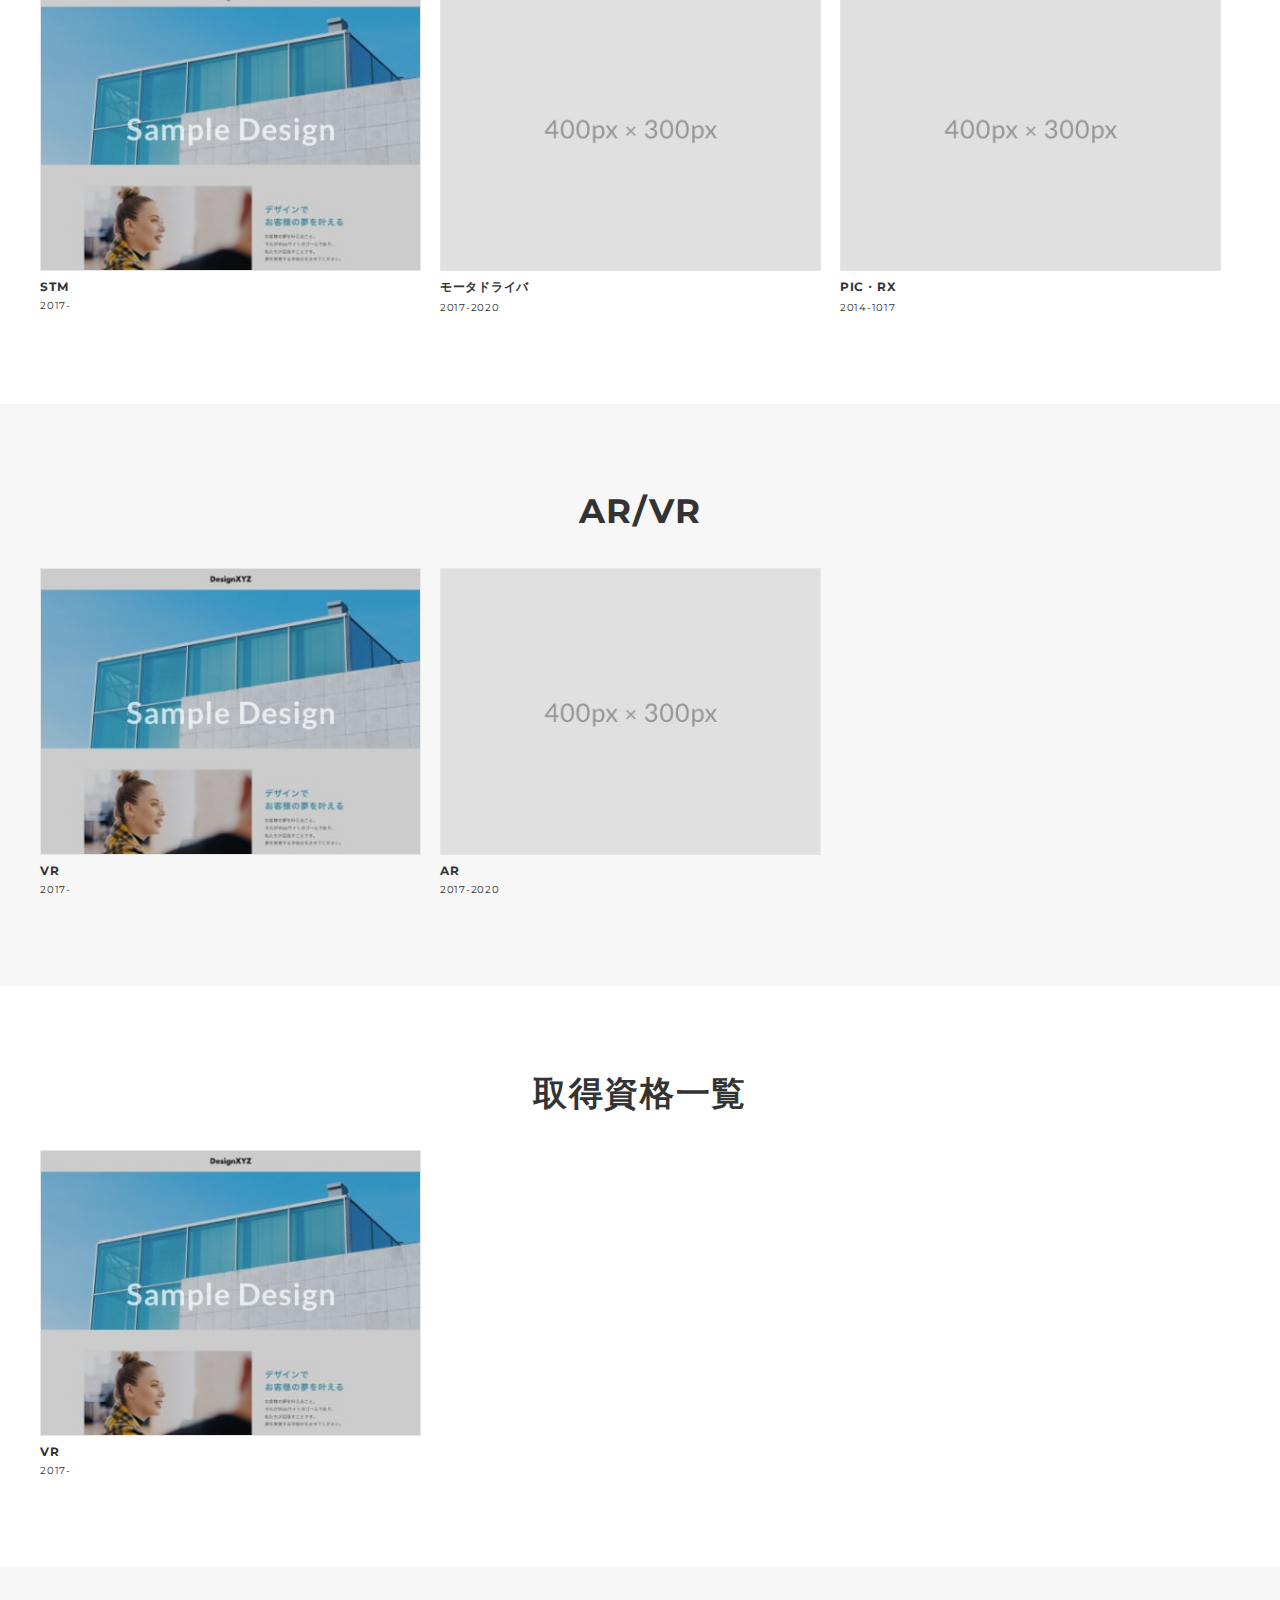
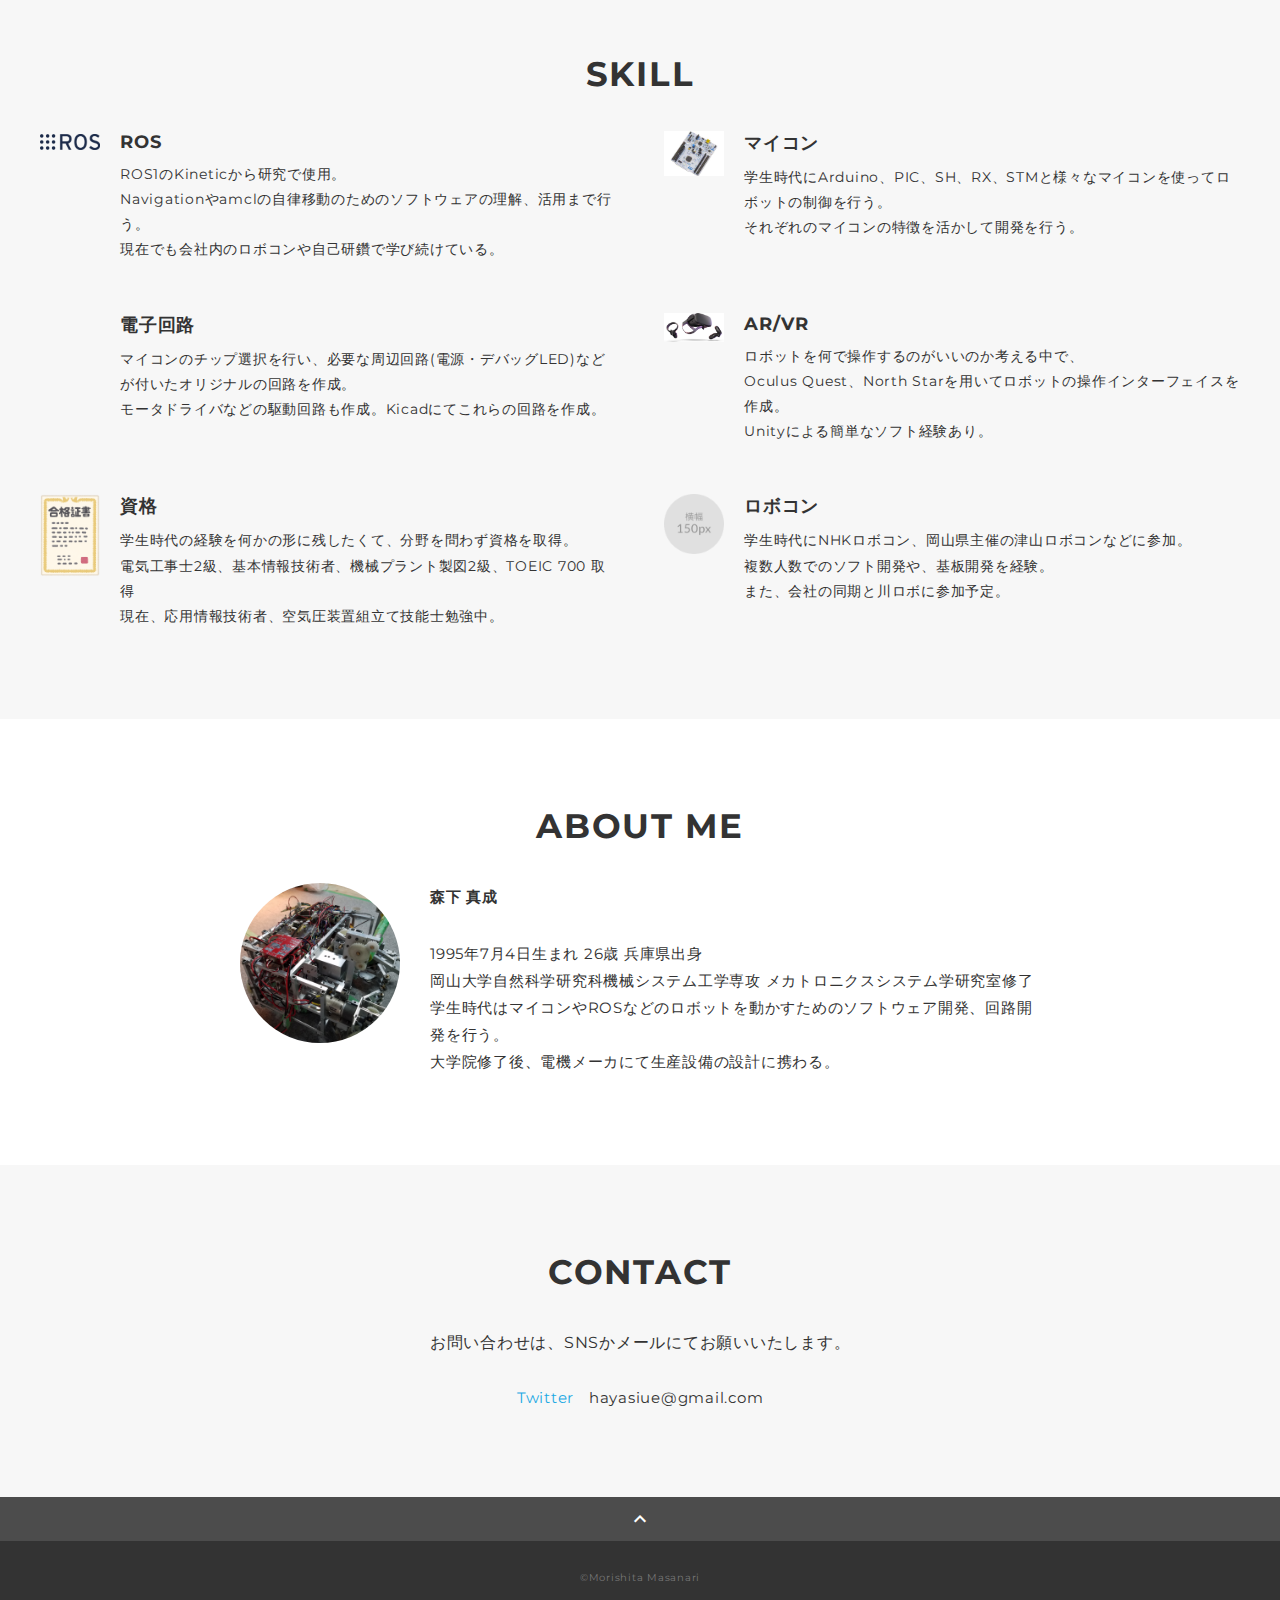
==== commit cc1fe9f6: "画像のパス修正" ====
--- a/index.html
+++ b/index.html
@@ -63,17 +63,17 @@
           <h2 class="title">ROS</h2>
           <div class="works-list">
             <a class="works-item" href="ROS/ROS_kennkyuu.html">
-              <div class="works-img"><img src="img/ros/kennkyuu.jpg" alt="" /></div>
+              <div class="works-img"><img src="img/ROS/kennkyuu.jpg" alt="" /></div>
               <p class="works-name">学部・修士研究</p>
               <p class="works-info">2017-2020</p>
             </a>
             <a class="works-item" href="ROS/ROS_setouchi.html">
-              <div class="works-img"><img src="img/ros/setouchi.png" alt="" /></div>
+              <div class="works-img"><img src="img/ROS/setouchi.png" alt="" /></div>
               <p class="works-name">瀬戸内ROS勉強会</p>
               <p class="works-info">2019</p>
             </a>
             <a class="works-item" href="ROS/ROS_pigpio.html">
-              <div class="works-img"><img src="img/ros/ros_kumikomi.jpg" alt="" /></div>
+              <div class="works-img"><img src="img/ROS/ros_kumikomi.jpg" alt="" /></div>
               <p class="works-name">ROS×組み込み</p>
               <p class="works-info">2019</p>
             </a>
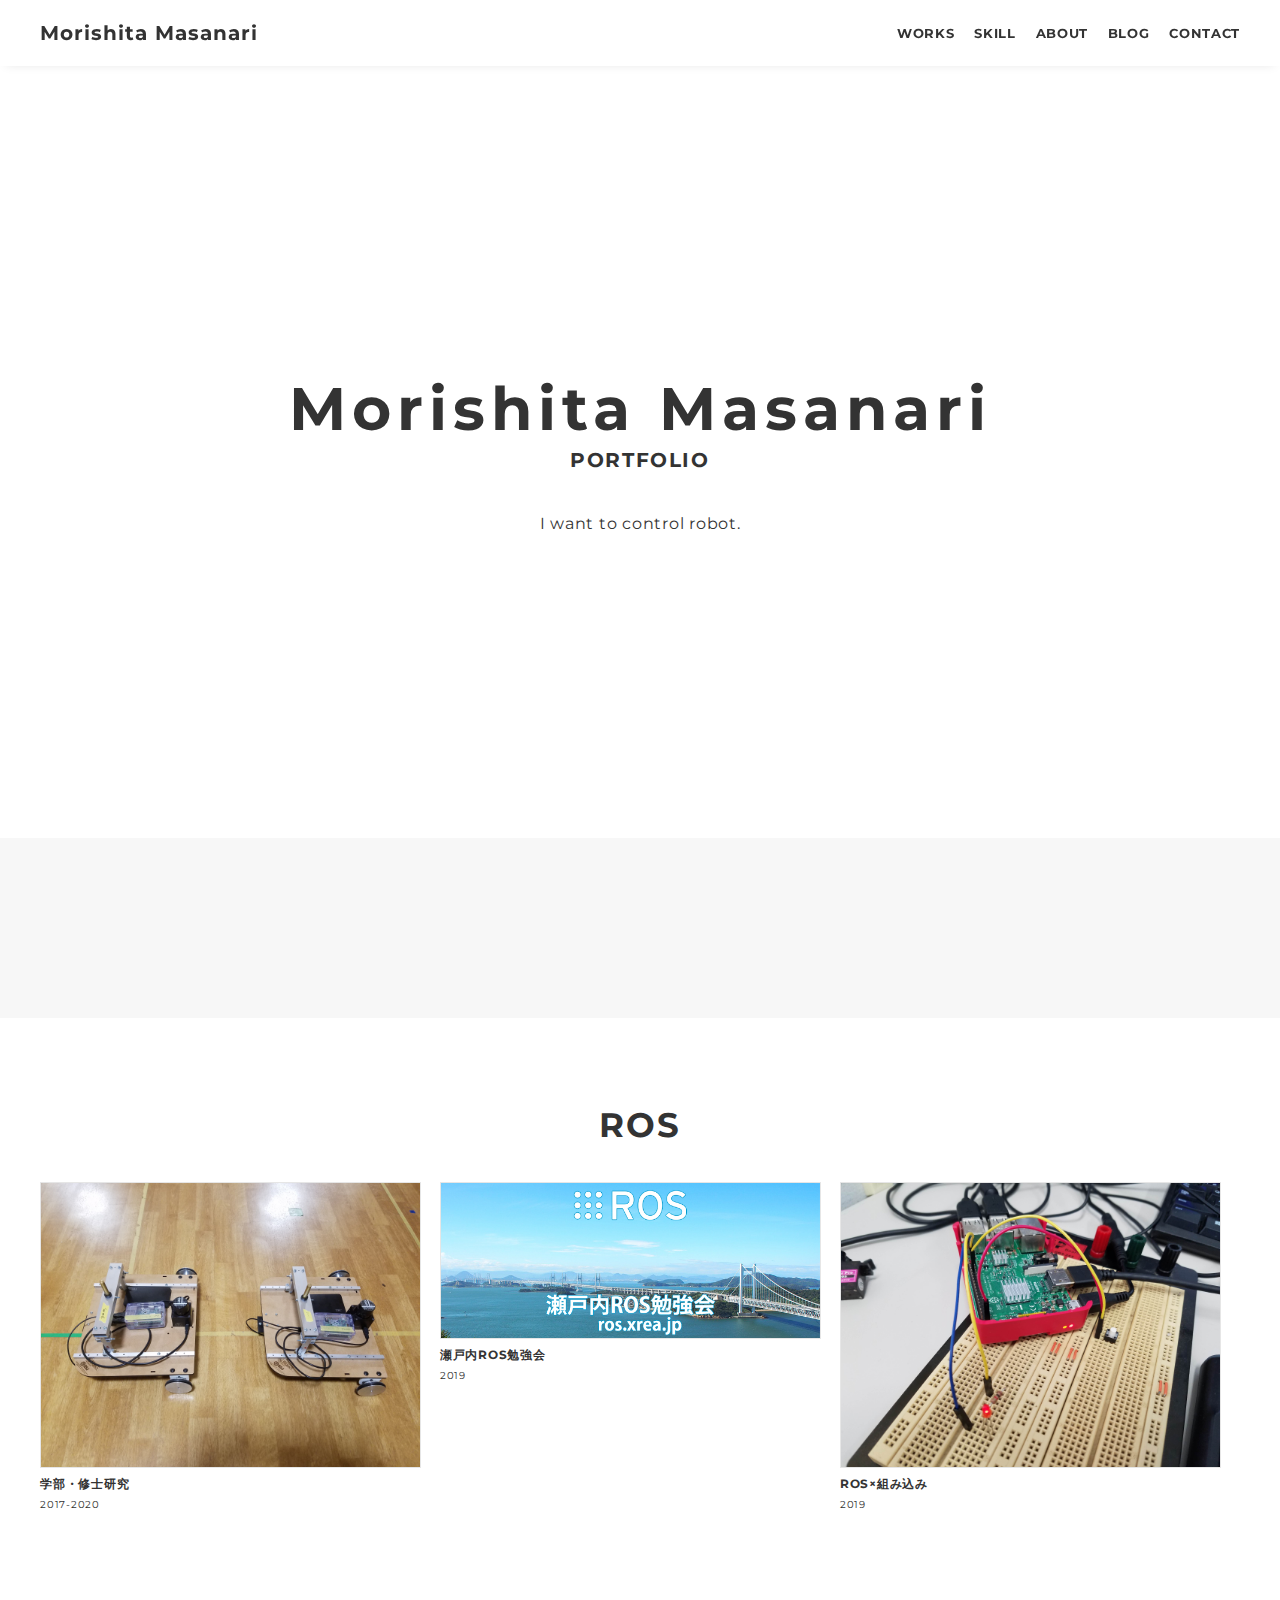
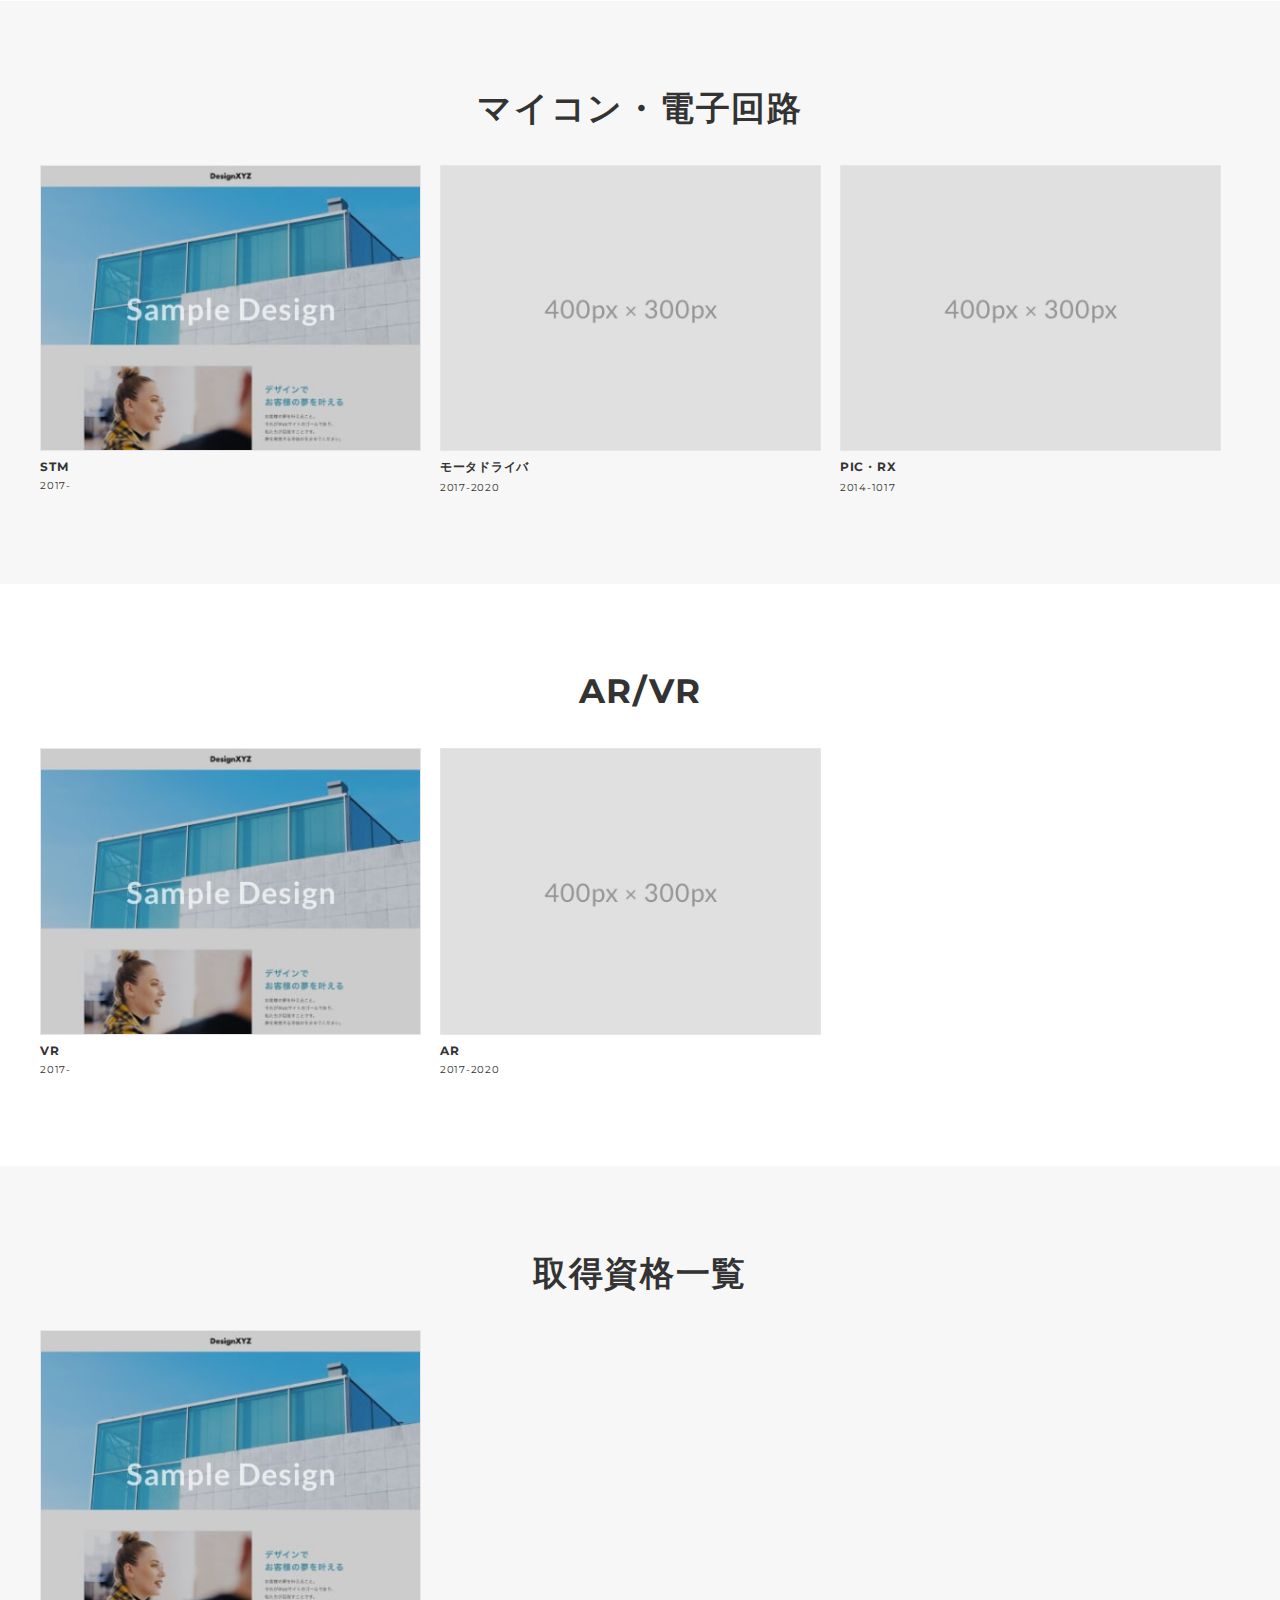
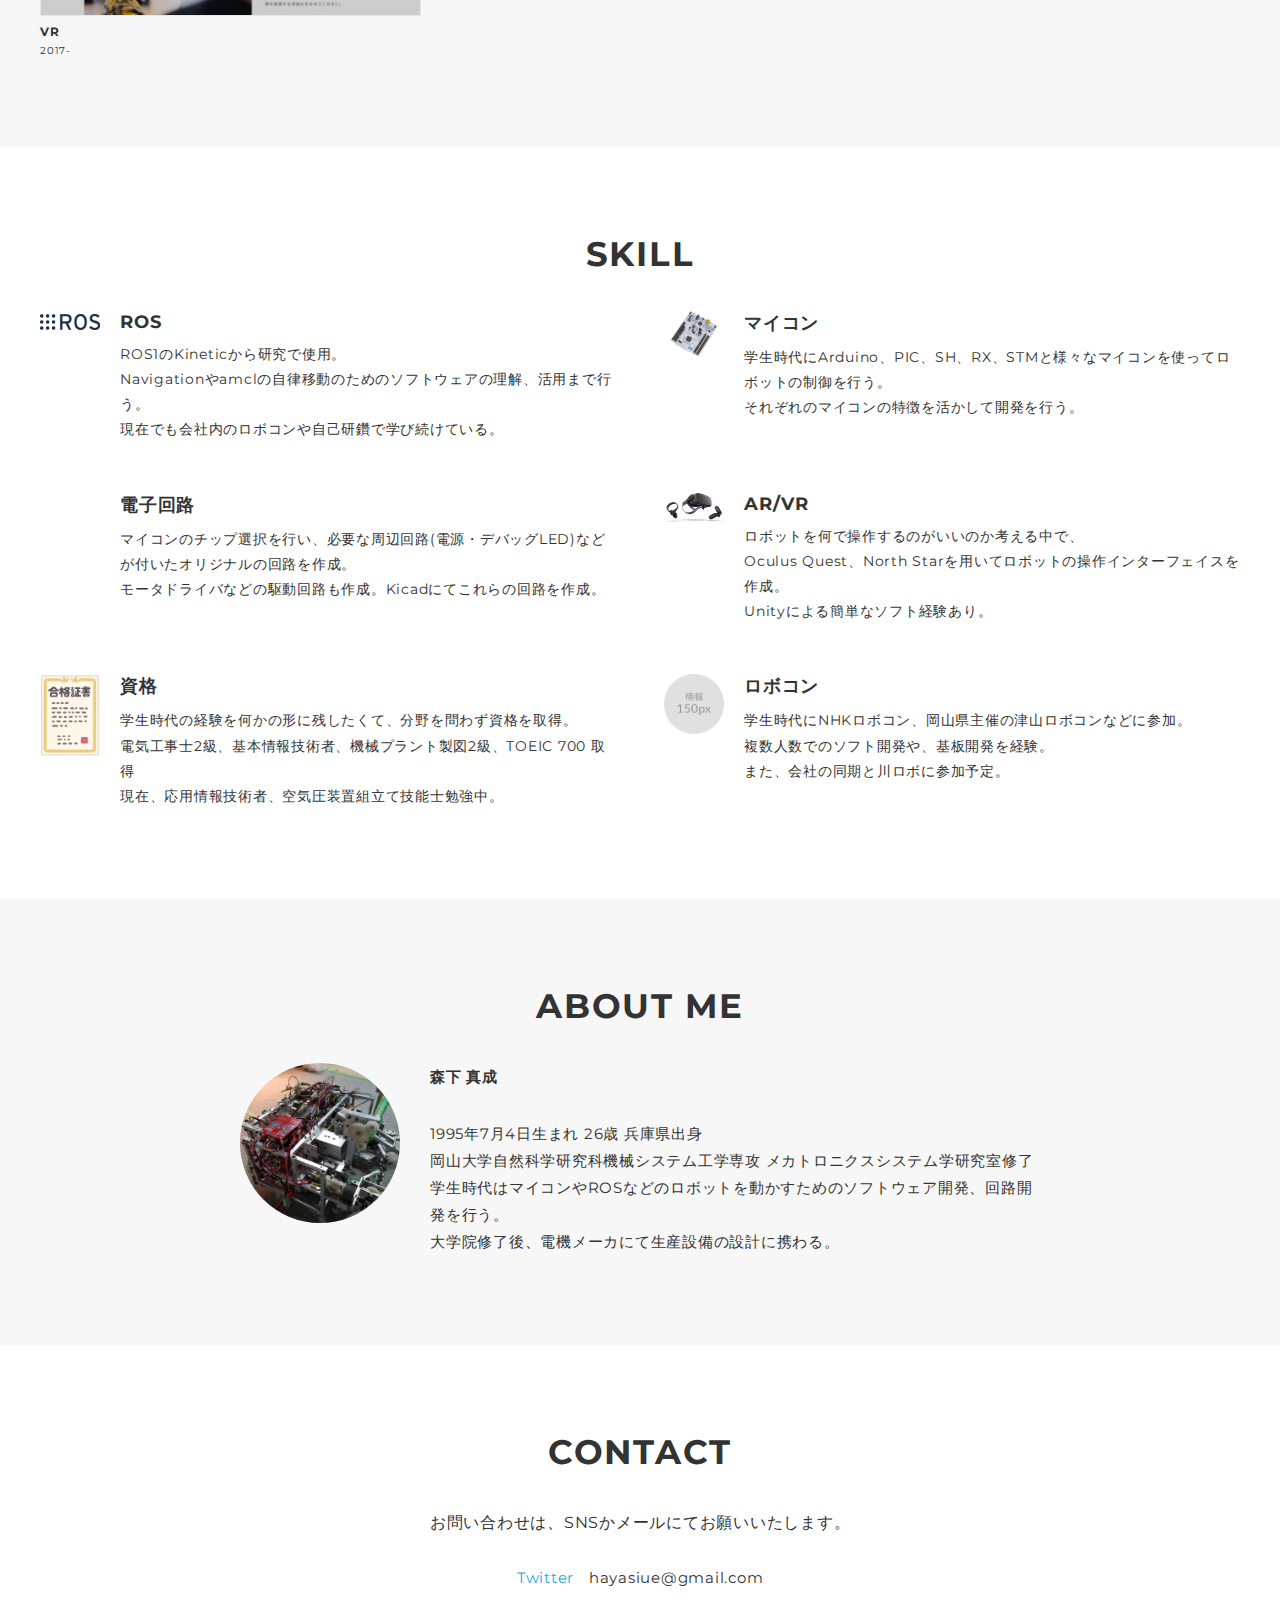
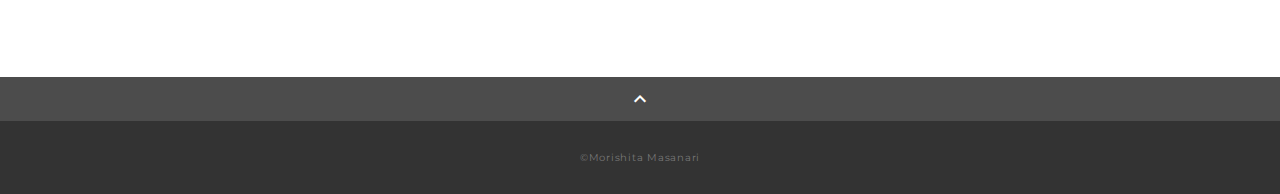
==== commit 9bd98f39: "パス修正" ====
--- a/index.html
+++ b/index.html
@@ -56,7 +56,10 @@
         </div>
       </div>
       <!-- /mv -->
-
+      <!-- ROS -->
+      <section class="works section" id="works"></section>
+      <!-- ROS -->
+      
       <!-- ROS -->
       <section class="ROS section" id="ROS">
         <div class="container">
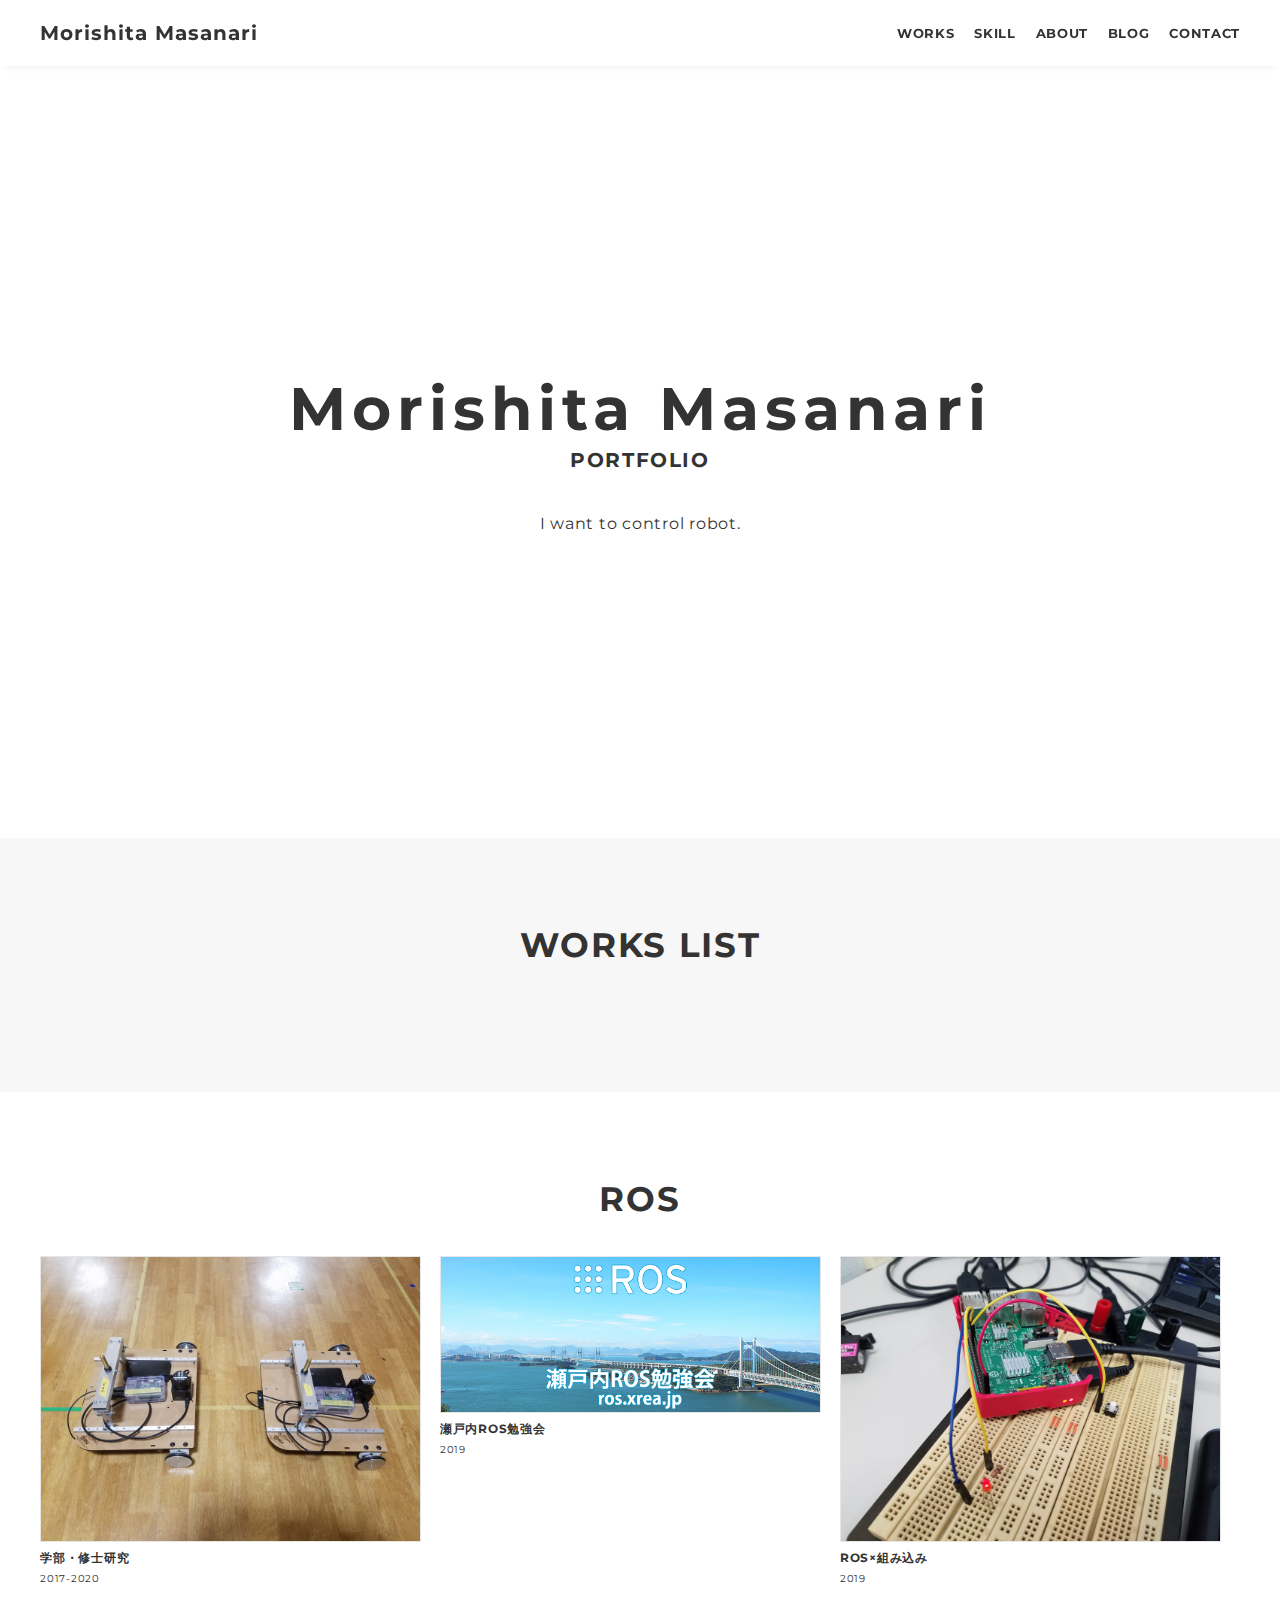
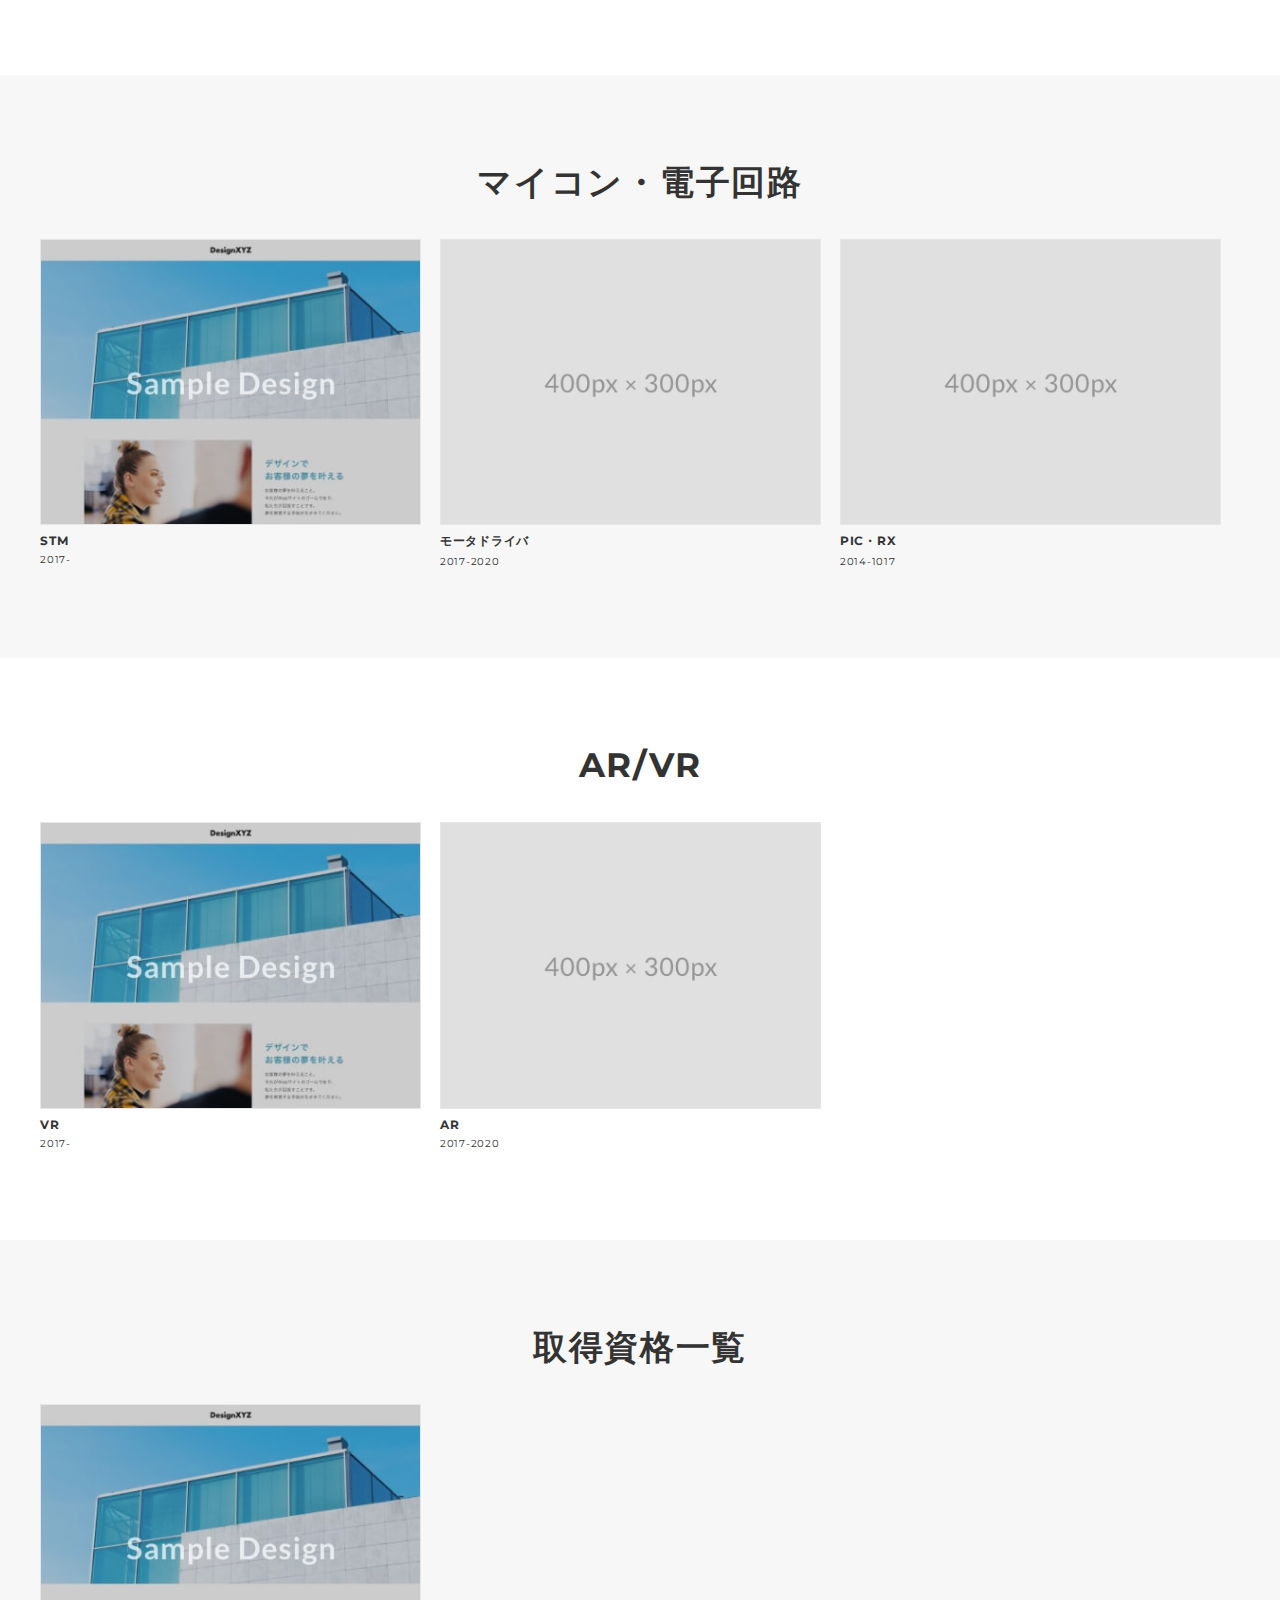
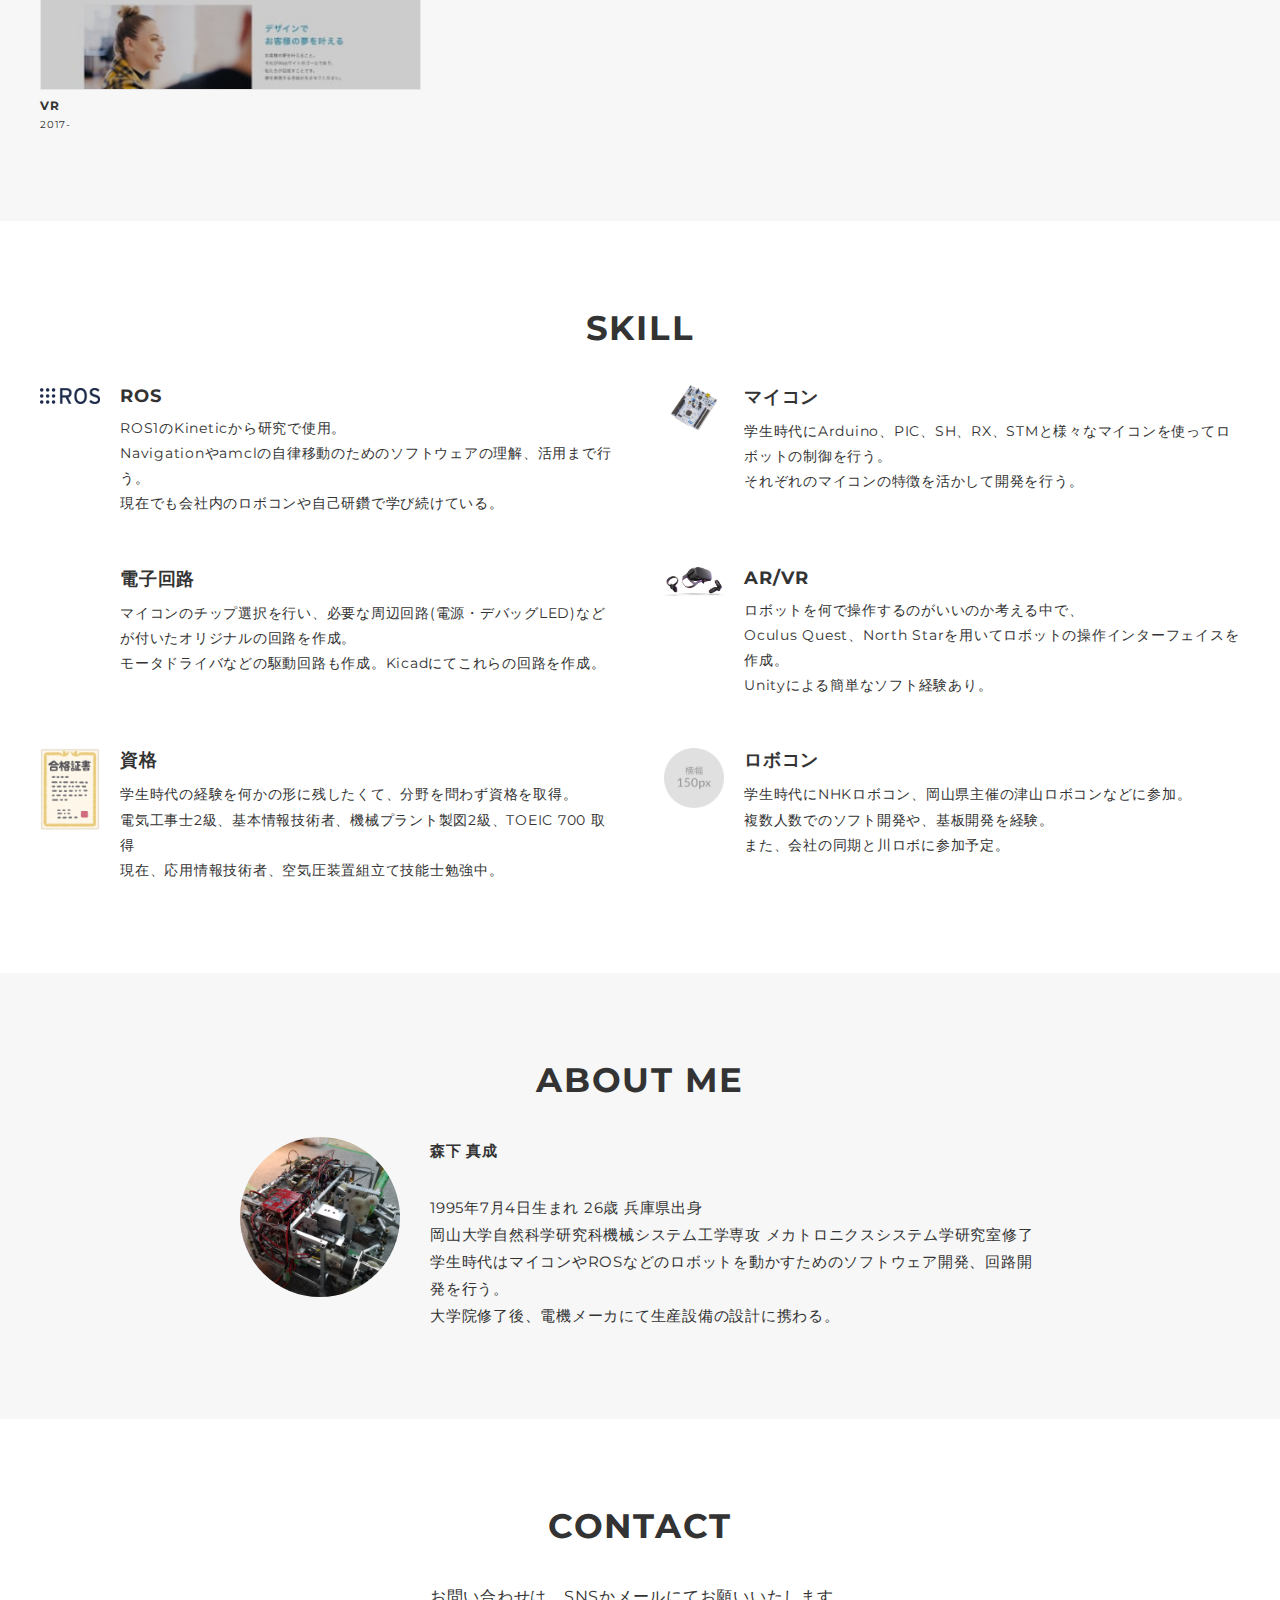
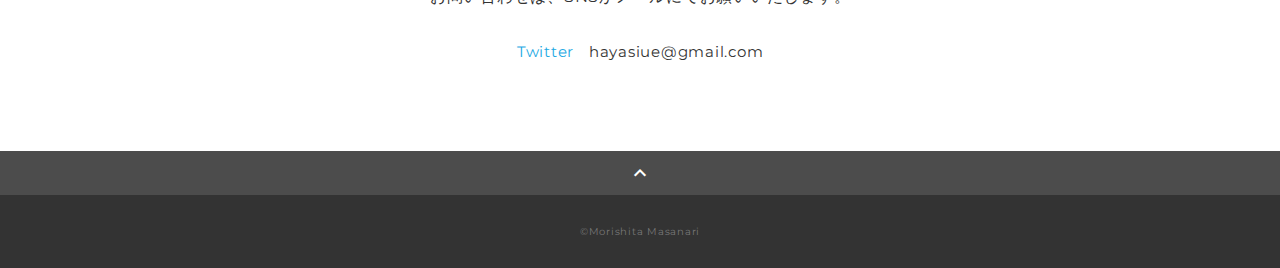
==== commit 2a892359: "パス修正" ====
--- a/index.html
+++ b/index.html
@@ -57,9 +57,13 @@
       </div>
       <!-- /mv -->
       <!-- ROS -->
-      <section class="works section" id="works"></section>
+      <section class="works section" id="works">
+        <div class="container">
+          <h2 class="title">WORKS LIST</h2>
+        </div>
+      </section>
       <!-- ROS -->
-      
+
       <!-- ROS -->
       <section class="ROS section" id="ROS">
         <div class="container">
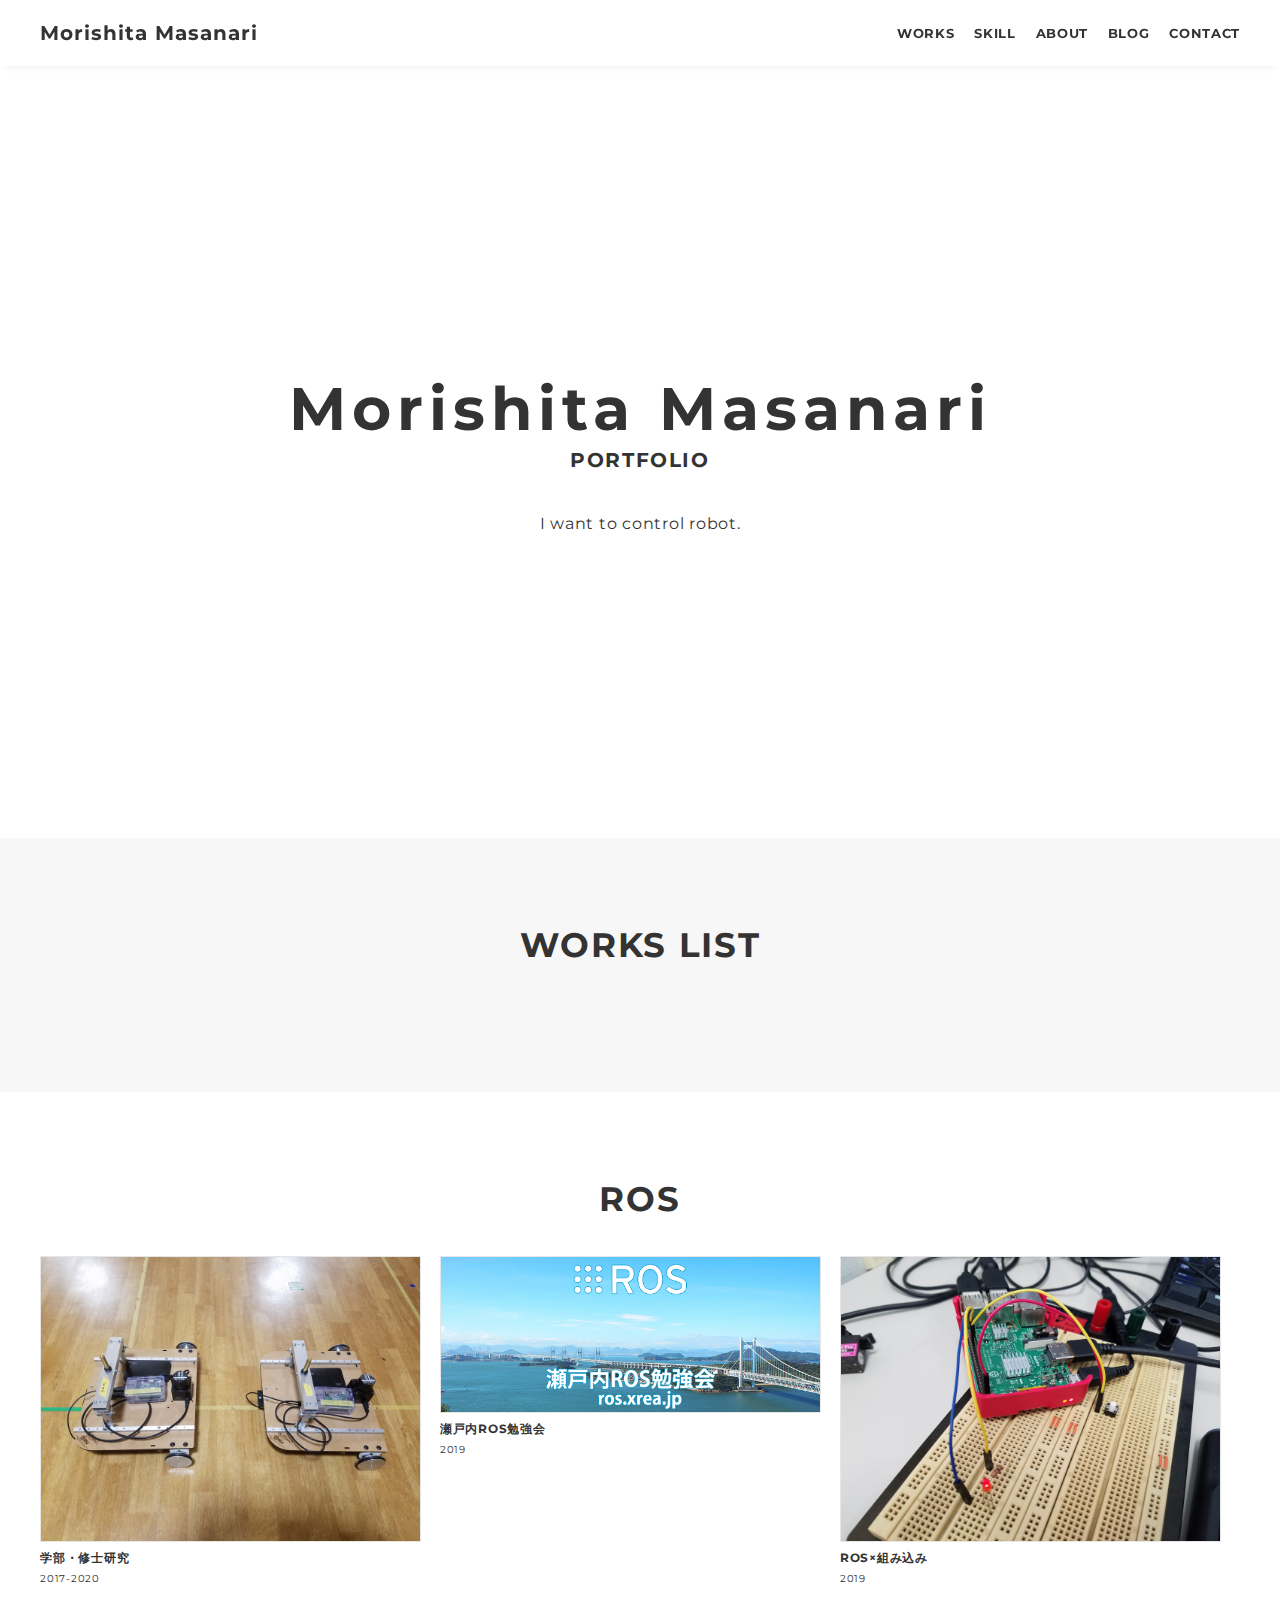
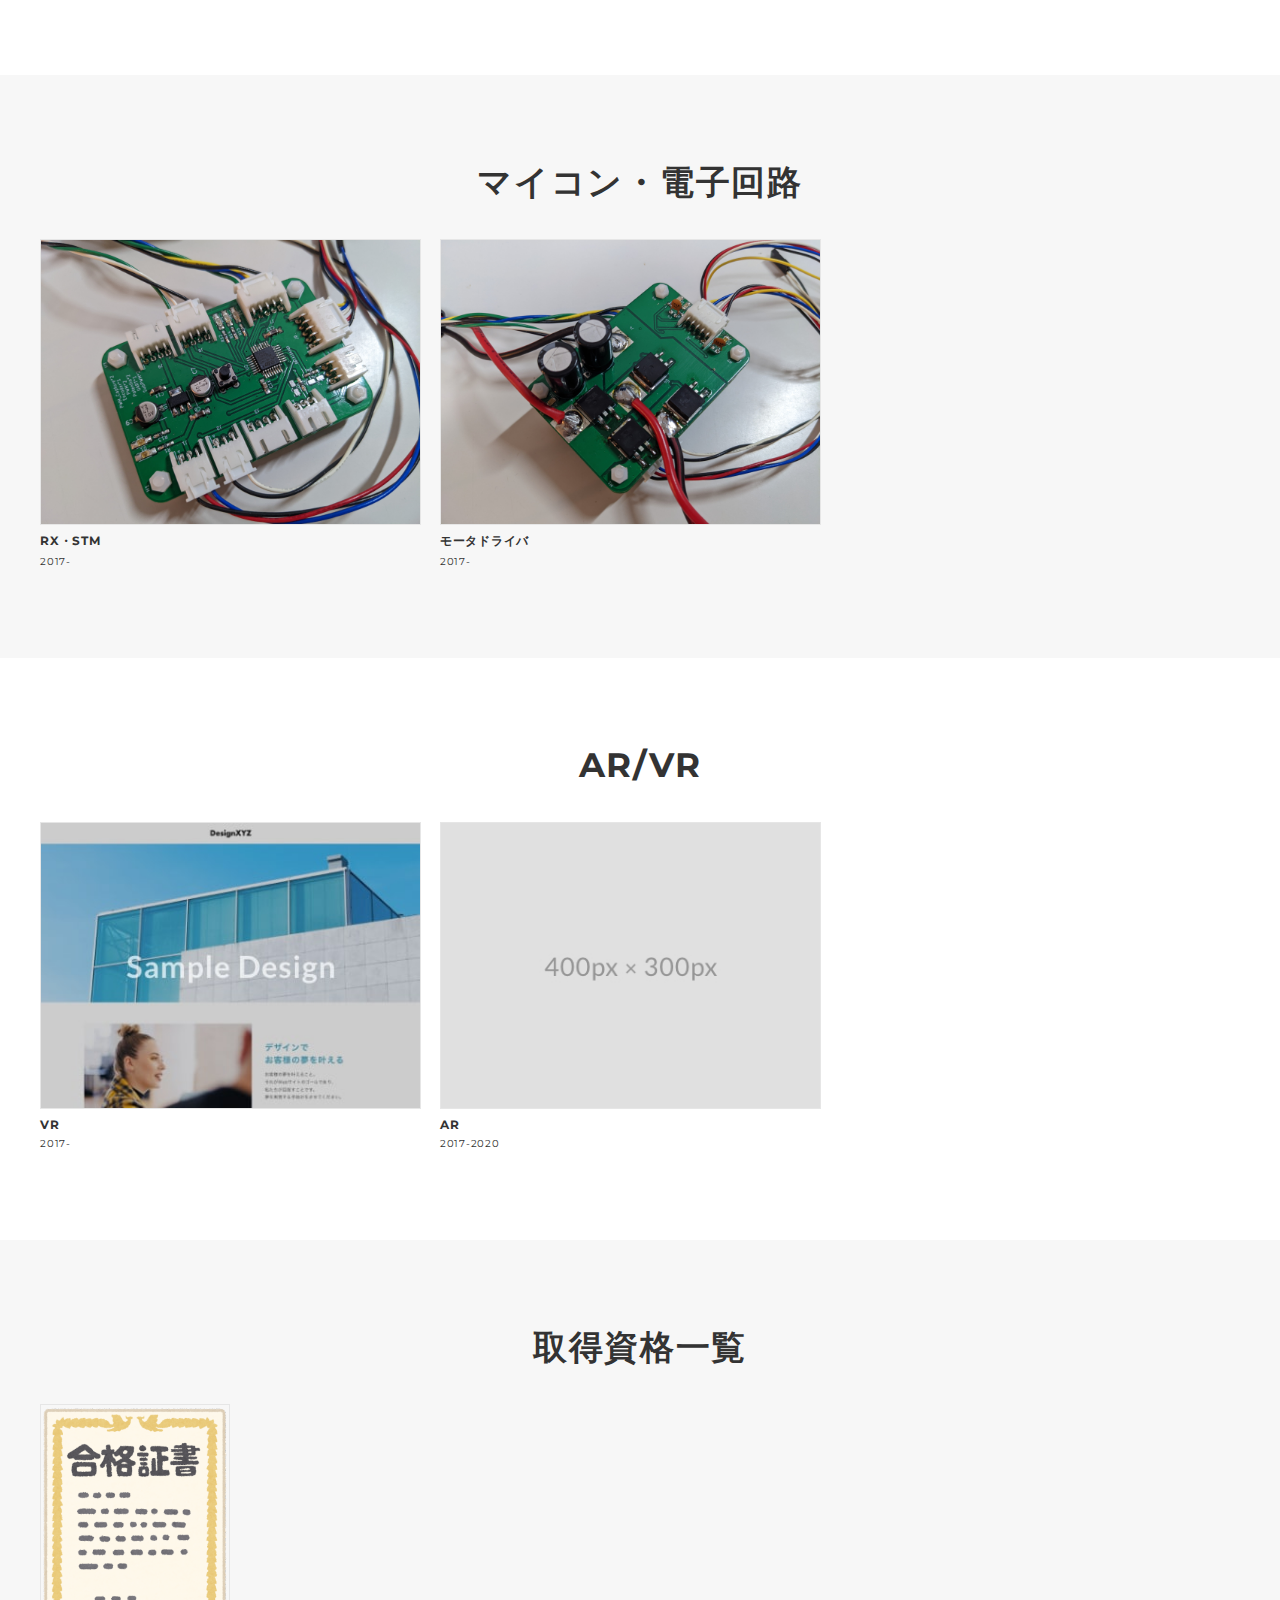
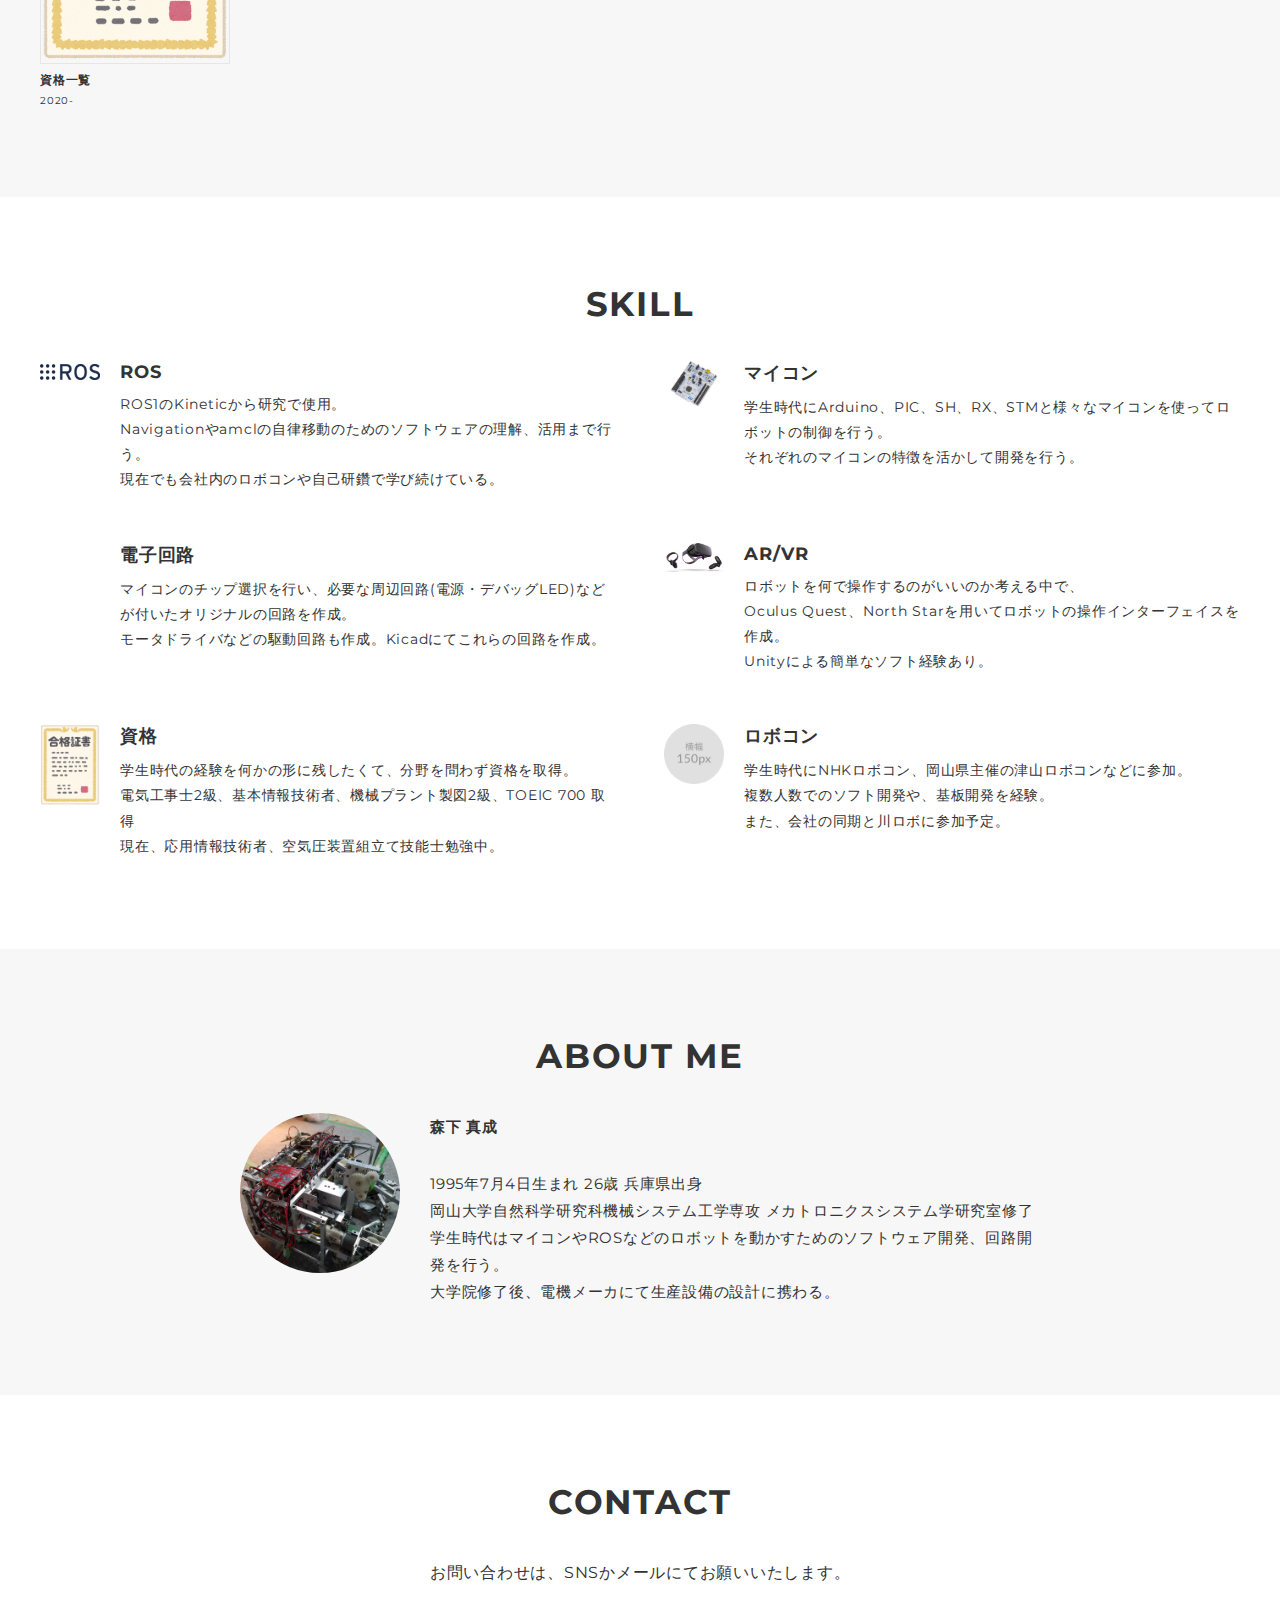
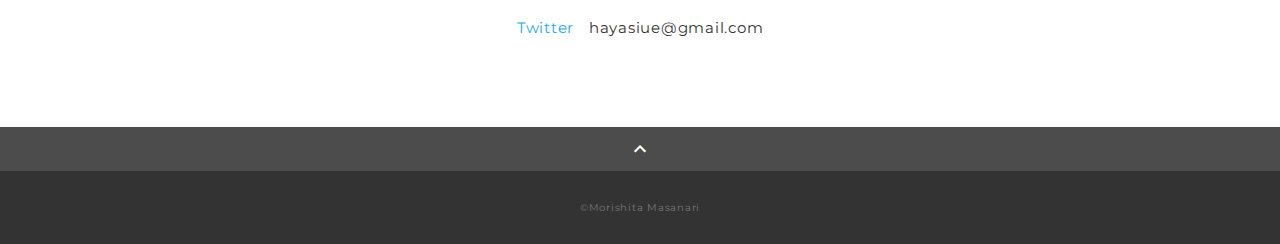
==== commit 72c8af98: "資格一覧まで終了" ====
--- a/index.html
+++ b/index.html
@@ -111,21 +111,21 @@
         <div class="container">
           <h2 class="title">マイコン・電子回路</h2>
           <div class="works-list">
-            <a class="works-item" href="works-template.html">
-              <div class="works-img"><img src="img/works-sample-thumb.jpg" alt="" /></div>
-              <p class="works-name">STM</p>
+            <a class="works-item" href="maikonn/STM.html">
+              <div class="works-img"><img src="img/maikonn/kawarobo_MCU.jpg" alt="" /></div>
+              <p class="works-name">RX・STM</p>
               <p class="works-info">2017-</p>
             </a>
-            <a class="works-item" href="works-template.html">
-              <div class="works-img"><img src="img/works-dummy-thumb.jpg" alt="" /></div>
+            <a class="works-item" href="maikonn/moterdriver.html">
+              <div class="works-img"><img src="img/motordriver/kawaroboMD.jpg" alt="" /></div>
               <p class="works-name">モータドライバ</p>
-              <p class="works-info">2017-2020</p>
-            </a>
-            <a class="works-item" href="works-template.html">
+              <p class="works-info">2017-</p>
+            </a>
+            <!-- <a class="works-item" href="works-template.html">
               <div class="works-img"><img src="img/works-dummy-thumb.jpg" alt="" /></div>
               <p class="works-name">PIC・RX</p>
               <p class="works-info">2014-1017</p>
-            </a>
+            </a> -->
           </div>
         </div>
       </section>
@@ -152,14 +152,14 @@
       <!-- /AR/VR -->
 
       <!-- 資格-->
-      <section class="ar_vr section" id="ar_vr">
+      <section class="shikaku section" id="shikaku">
         <div class="container">
           <h2 class="title">取得資格一覧</h2>
           <div class="works-list">
-            <a class="works-item" href="works-template.html">
-              <div class="works-img"><img src="img/works-sample-thumb.jpg" alt="" /></div>
-              <p class="works-name">VR</p>
-              <p class="works-info">2017-</p>
+            <a class="works-item" href="shikaku/shikaku.html">
+              <div class="works-img"><img src="img/sikaku.png" width="50%" height="50%" alt="" /></div>
+              <p class="works-name">資格一覧</p>
+              <p class="works-info">2020-</p>
             </a>
           </div>
         </div>
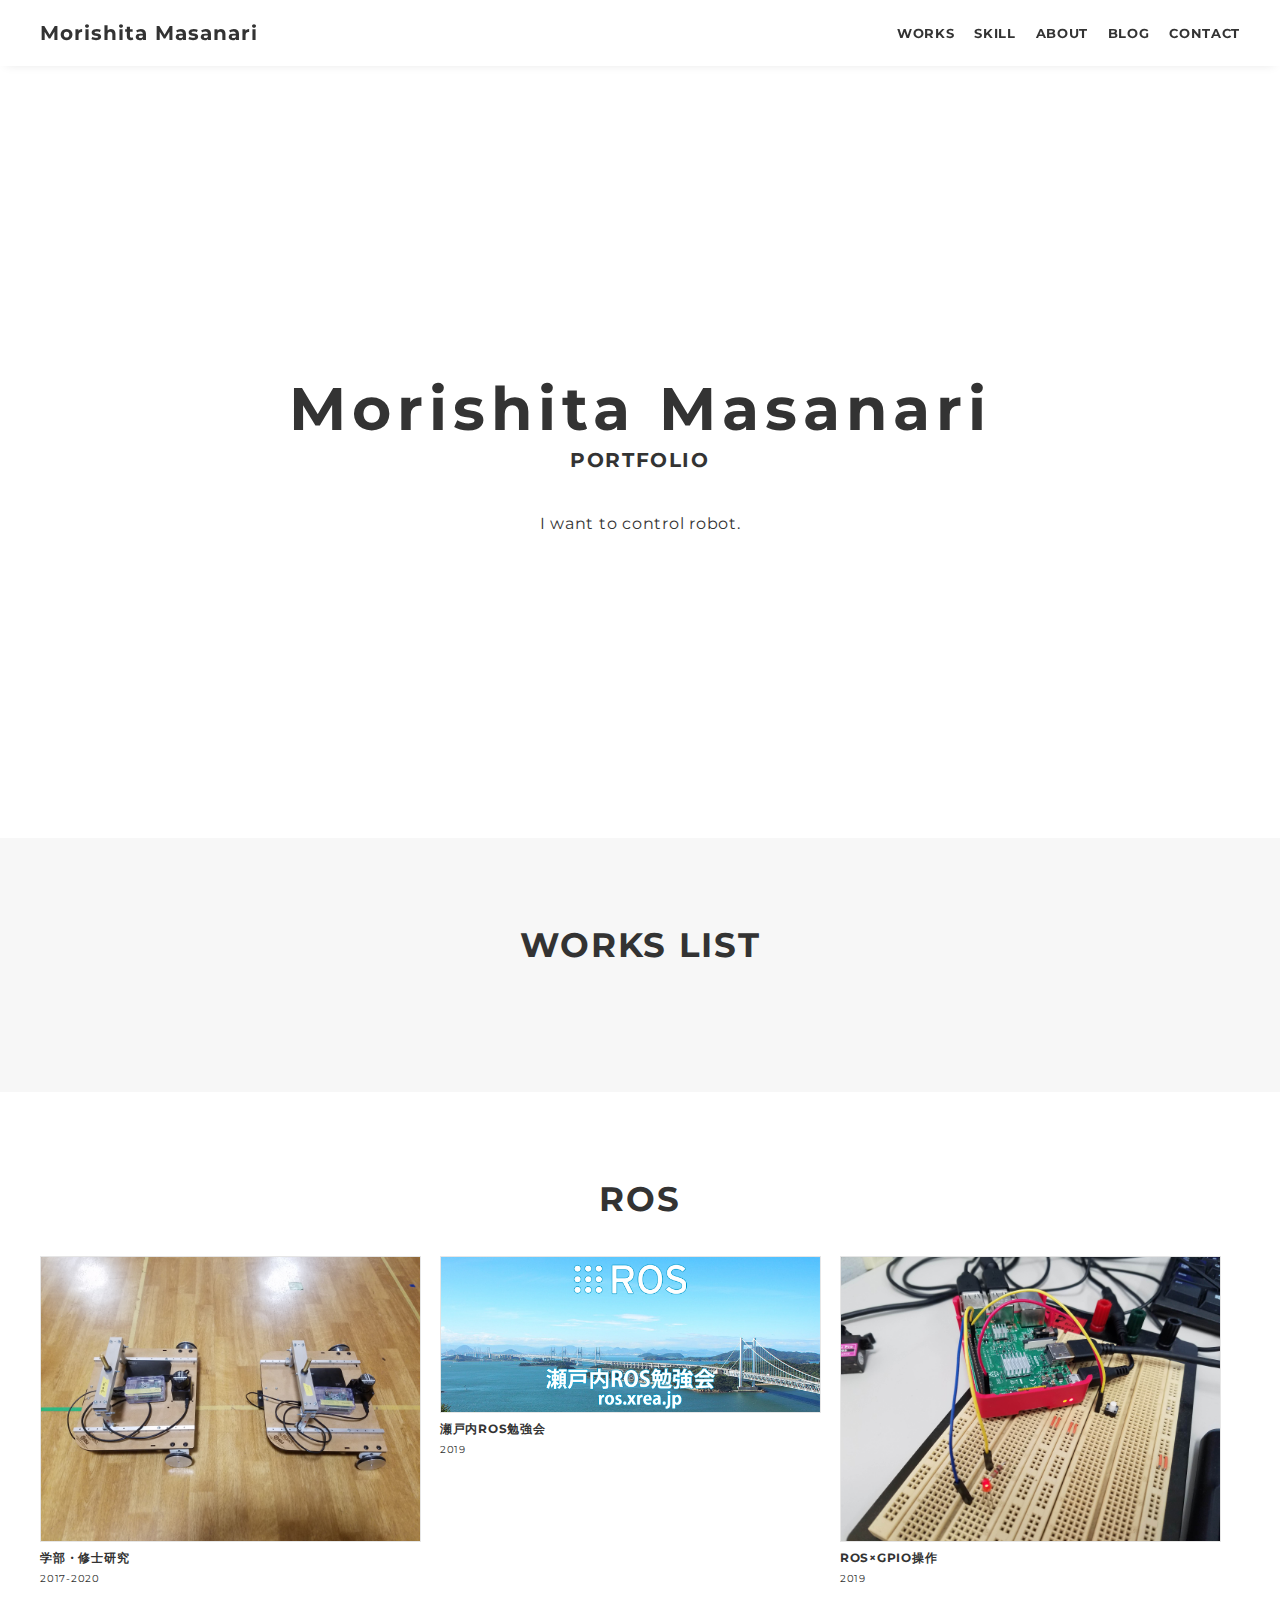
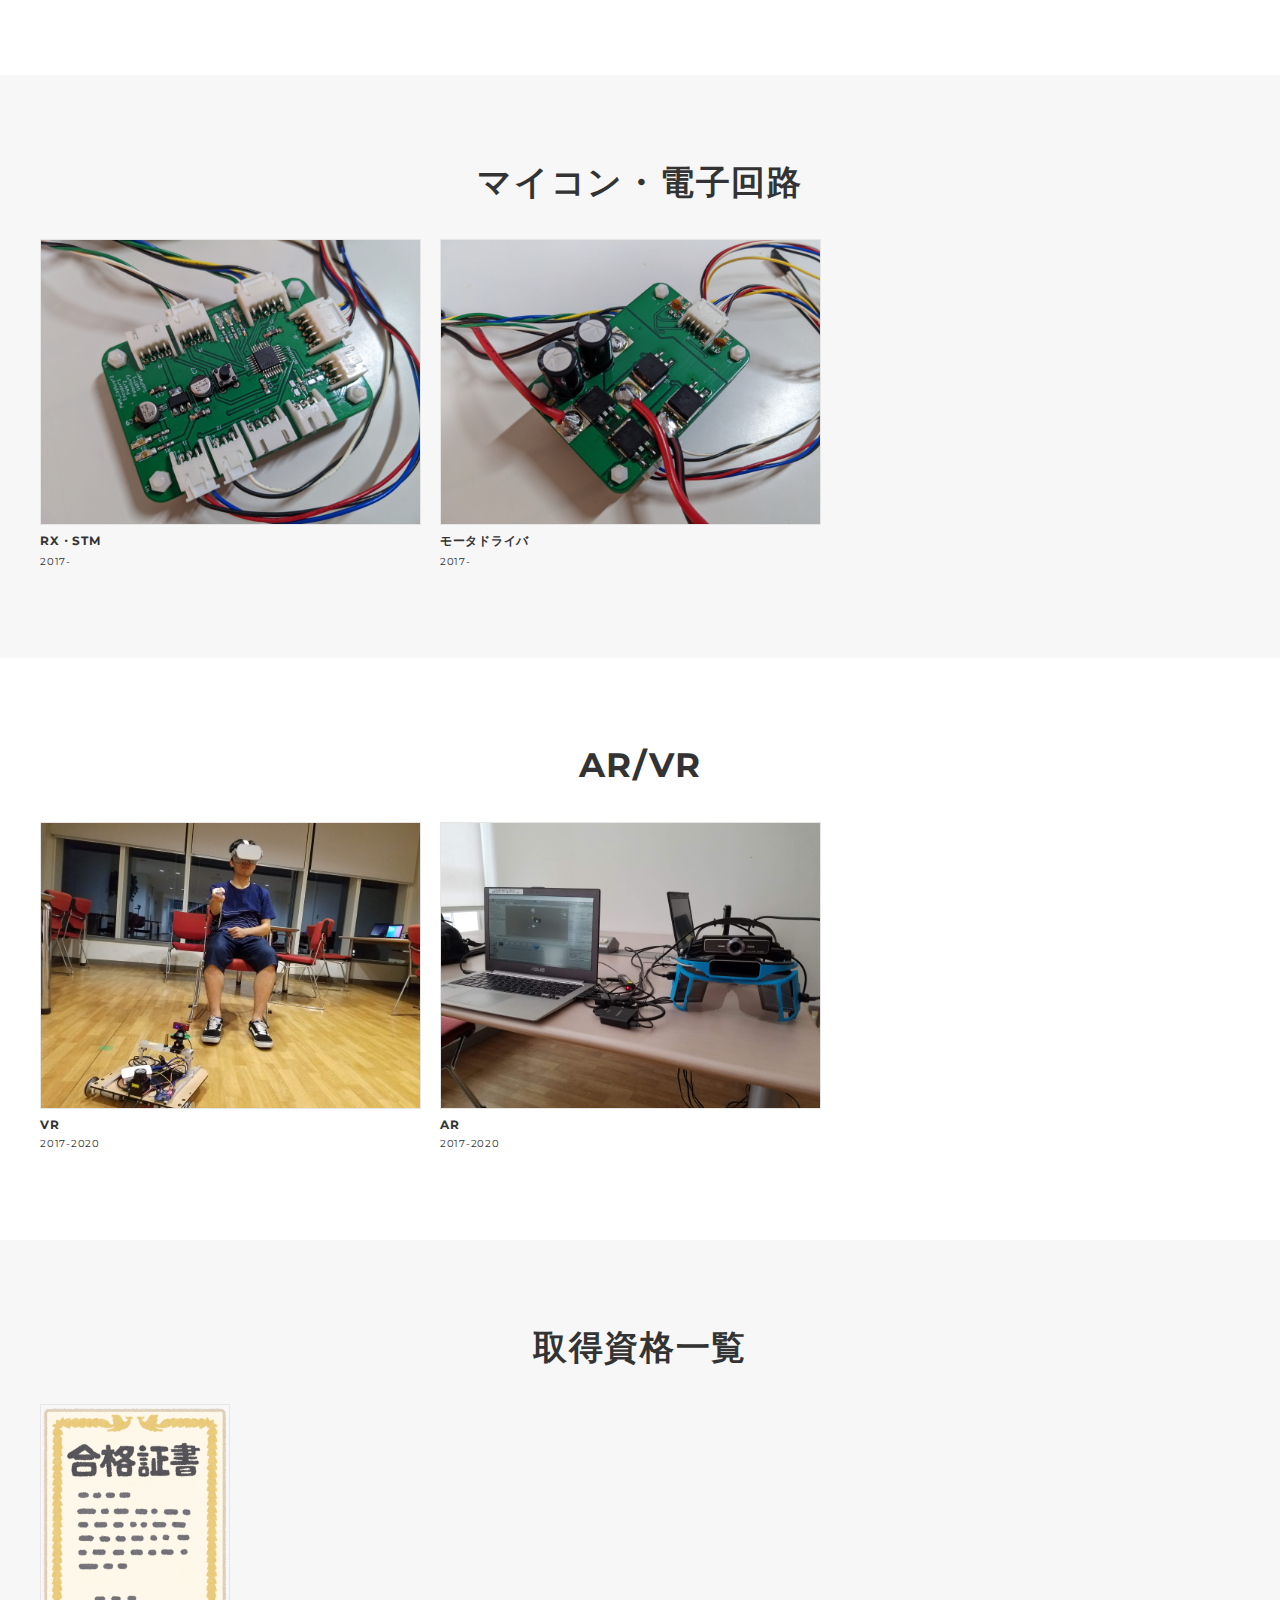
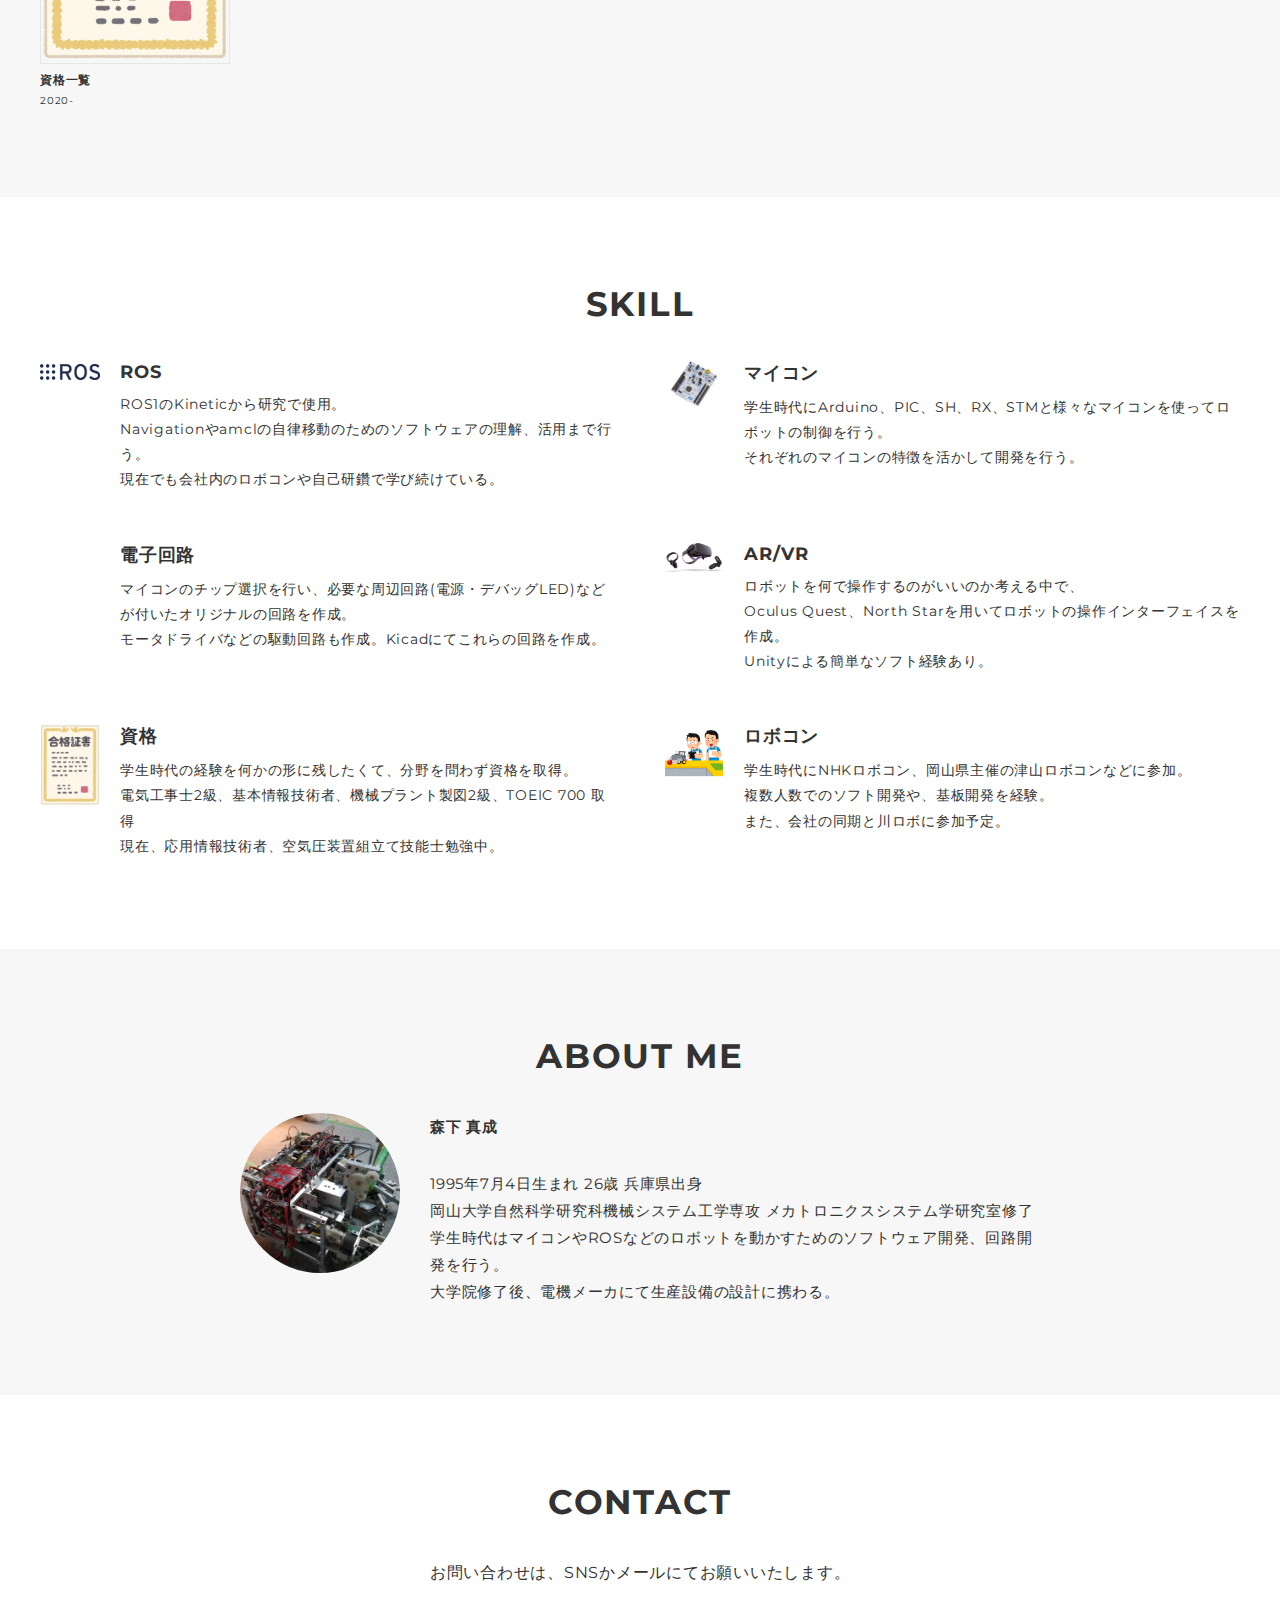
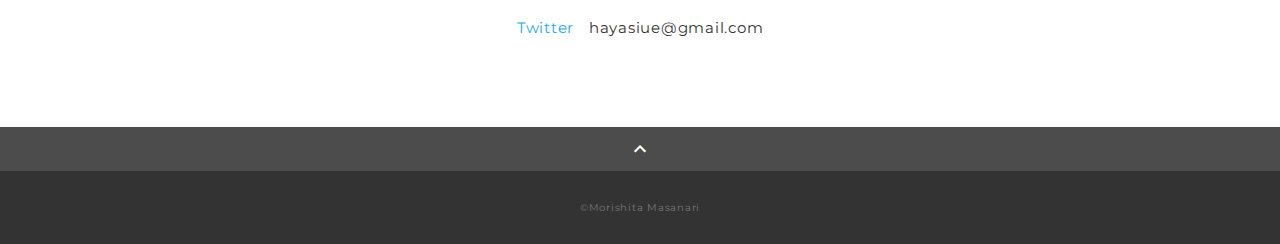
==== commit be79bfd6: "AR/VRまで完成させて一通り完成" ====
--- a/index.html
+++ b/index.html
@@ -81,7 +81,7 @@
             </a>
             <a class="works-item" href="ROS/ROS_pigpio.html">
               <div class="works-img"><img src="img/ROS/ros_kumikomi.jpg" alt="" /></div>
-              <p class="works-name">ROS×組み込み</p>
+              <p class="works-name">ROS×GPIO操作</p>
               <p class="works-info">2019</p>
             </a>
 
@@ -136,13 +136,13 @@
         <div class="container">
           <h2 class="title">AR/VR</h2>
           <div class="works-list">
-            <a class="works-item" href="works-template.html">
-              <div class="works-img"><img src="img/works-sample-thumb.jpg" alt="" /></div>
+            <a class="works-item" href="ARVR/VR.html">
+              <div class="works-img"><img src="img/VR/VR.jpg" alt="" /></div>
               <p class="works-name">VR</p>
-              <p class="works-info">2017-</p>
-            </a>
-            <a class="works-item" href="works-template.html">
-              <div class="works-img"><img src="img/works-dummy-thumb.jpg" alt="" /></div>
+              <p class="works-info">2017-2020</p>
+            </a>
+            <a class="works-item" href="ARVR/AR.html">
+              <div class="works-img"><img src="img/AR/AR.jpg" alt="" /></div>
               <p class="works-name">AR</p>
               <p class="works-info">2017-2020</p>
             </a>
@@ -226,7 +226,7 @@
               </div>
             </div>
             <div class="skill-item">
-              <p class="skill-img"><img src="img/icon_skill.png" alt=""></p>
+              <p class="skill-img"><img src="img/robocon.png" alt=""></p>
               <div class="skill-body">
                 <h3 class="skill-name">ロボコン</h3>
                 <p class="skill-text">
